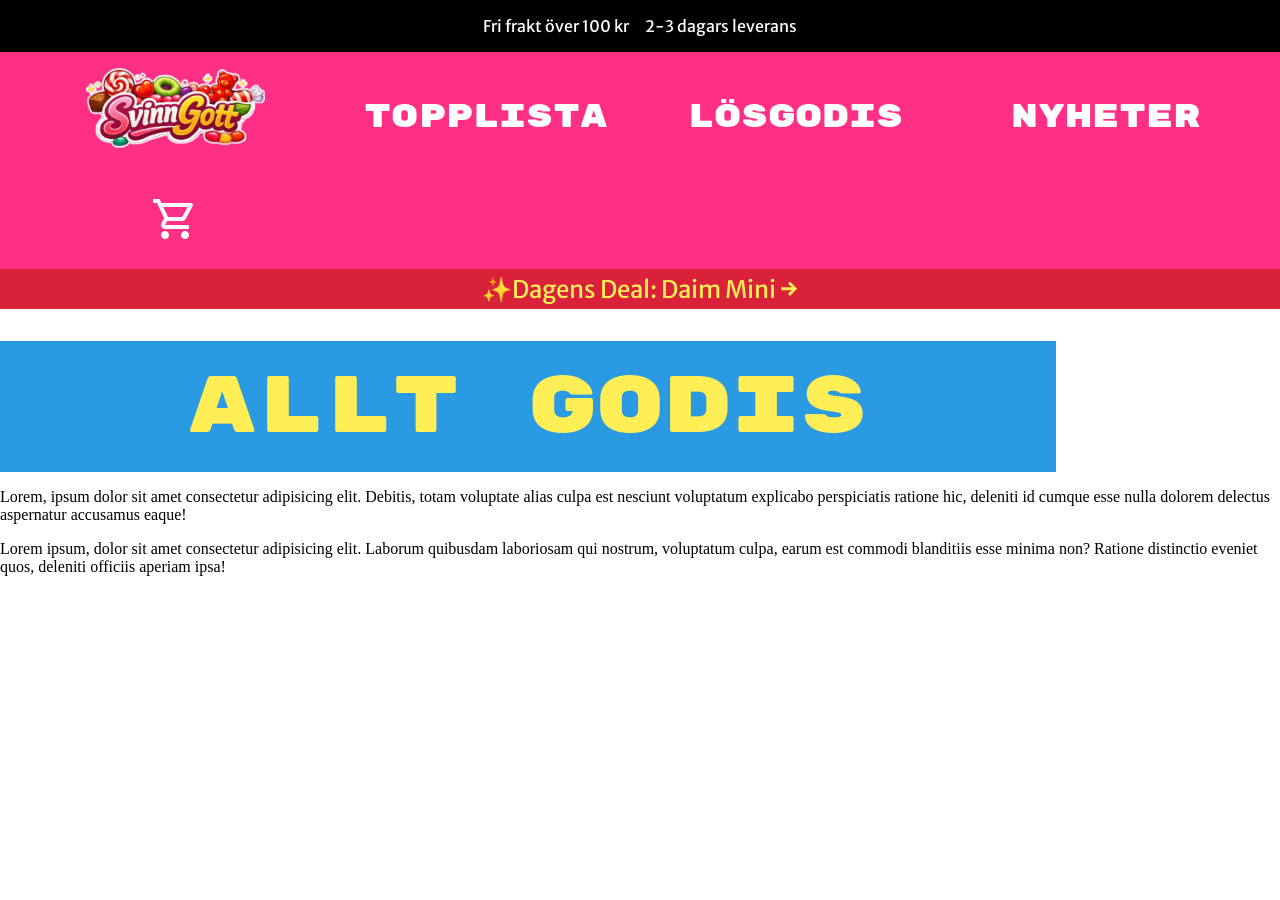
==== index-lösgodis.html @ b3d204a7 "börja med innehåll" ====
<!DOCTYPE html>
<html lang="sv">
    <head>
        <meta charset="UTF-8">
        <meta name="viewport" content="width=device-width, initial-scale=1.0">
        <title>Lösgodis | SvinnGott</title>
        <link rel="icon" type="image/x-icon" href="images/grafisk-profil-logga-ikon.png">
        <link rel="stylesheet" href="style.css">
        <link rel="preconnect" href="https://fonts.googleapis.com">
        <link rel="preconnect" href="https://fonts.gstatic.com" crossorigin>
        <link href="https://fonts.googleapis.com/css2?family=Caveat+Brush&family=Jacquard+24&family=Merriweather+Sans:ital,wght@0,300..800;1,300..800&family=Roboto:ital,wght@0,100..900;1,100..900&family=Rubik+Mono+One&family=Tiny5&display=swap" rel="stylesheet">
    </head>
    <body>
        <header class="site-head-1">
                <ul class="site-head-1-list">
                    <li>Fri frakt över 100 kr</li>
                    <li>2-3 dagars leverans</li>
                </ul>
        </header>
        <header class="site-head-2">
            <nav class="nav">
                <ul class="nav-list">
                    <li><a href="index.html"><img src="images/grafisk-profil-logga-resized.png" alt="logga"></a></li>
                    <li class="nav-button"><a href="#">TOPPLISTA</a></li>
                    <li class="nav-button"><a href="index-lösgodis.html">LÖSGODIS</a></li>
                    <li class="nav-button"><a href="#">NYHETER</a></li>
                    <li class="nav-button"><a href="#"><svg xmlns="http://www.w3.org/2000/svg" height="48px" viewBox="0 -960 960 960" width="48px" fill= var(--color-light)><path d="M223.5-103.5Q200-127 200-160t23.5-56.5Q247-240 280-240t56.5 23.5Q360-193 360-160t-23.5 56.5Q313-80 280-80t-56.5-23.5Zm400 0Q600-127 600-160t23.5-56.5Q647-240 680-240t56.5 23.5Q760-193 760-160t-23.5 56.5Q713-80 680-80t-56.5-23.5ZM246-720l96 200h280l110-200H246Zm-38-80h590q23 0 35 20.5t1 41.5L692-482q-11 20-29.5 31T622-440H324l-44 80h480v80H280q-45 0-68-39.5t-2-78.5l54-98-144-304H40v-80h130l38 80Zm134 280h280-280Z"/></svg></a></li>
                </ul>  
            </nav>
        </header>

        <header class="site-head-3">
            <a href="#">✨Dagens Deal: Daim Mini →</a>
        </header>

        <main>
            <header class="banner">
                <div>ALLT GODIS</div>
            </header>

            <div class="innehåll">
                <aside>
                    <p>Lorem, ipsum dolor sit amet consectetur adipisicing elit. Debitis, totam voluptate alias culpa est nesciunt voluptatum explicabo perspiciatis ratione hic, deleniti id cumque esse nulla dolorem delectus aspernatur accusamus eaque!</p>
                </aside>
                <article>
                    <p>Lorem ipsum, dolor sit amet consectetur adipisicing elit. Laborum quibusdam laboriosam qui nostrum, voluptatum culpa, earum est commodi blanditiis esse minima non? Ratione distinctio eveniet quos, deleniti officiis aperiam ipsa!</p>
                </article>
            </div>

        </main>
    </body>
</html>
---- style.css ----
:root {
    --color-dark: black;
    --color-light: white;
    --color-light-hover: rgb(227, 227, 227);
    --color-primary-1: #ff2f86;
    --color-primary-2: #2a9be2;
    --color-secondary-1: #d9223a;
    --color-secondary-2: #ffee56;

    --title-1: "Rubik Mono One", monospace;
    --title-2: "Merriweather Sans", sans-serif;
    --text: "Roboto", sans-serif;

    --container-width-1: 75rem;
    --container-width-2: 70rem;
    --nav-width: 87rem;
    --hero-ul-width: 50rem;
}

body, html {
    margin: 0;
}

img {
    max-width: 100%;
}

.site-head-1,
.site-head-3 {
    display: flex;
    flex-wrap: wrap;
    align-items: center;
    place-content: center;
}

.site-head-1 {
    color: var(--color-light);
    background-color: var(--color-dark);

    font-size: 1rem;
    font-family: var(--title-2);

    padding: 1rem;
}

.site-head-2 {
    color: var(--color-light);
    background-color: var(--color-primary-1);

    list-style: none;

    font-size: 2rem;
    font-family: var(--title-1);

    padding: 1rem;

    align-items: center;
    place-content: center;
    


}

.site-head-3 {
    color: var(--color-secondary-2);
    background-color: var(--color-secondary-1);

    font-size: 1.5rem;
    font-family: var(--title-2);

    padding: 0.3rem;
}

.site-head-1 a,
.site-head-2 a,
.site-head-3 a {
    color: inherit;
    text-decoration: none;
}

.site-head-1 a:hover,
.site-head-2 a:hover {
    color: var(--color-light-hover);
}



.nav-list {
    list-style: none;
    text-align: center;

    --gap: 0.5rem;
    --min: 10ch;
    
    display: grid;
    grid-gap: var(--gap);
    grid-template-columns: repeat(auto-fit, minmax(min(100%, var(--min)), 1fr));

    padding: 0;
    margin: 0;
}

.nav-button {
    margin-top: 1.8rem;
}

.site-head-1-list {
    list-style: none;
    display: flex;
    gap: 1rem;

    padding: 0;
    margin: 0;
}

.hero {
    color: var(--color-light);

    list-style: none;

    padding: 1rem;

    align-items: center;
    place-content: center;
    
}

.hero-list {
    list-style: none;
    

    display: flex;
    flex-wrap: wrap;
    justify-content: center;

    padding: 0;
    margin: 0;

    margin-top: 2rem;
    margin-bottom: 2rem;
}

.site-footer {
    color: var(--color-light);
    background-color: var(--color-dark);

    padding-top: 3rem;
    padding-bottom: 3rem;

    font-family: var(--text);
    font-size: 2rem;
    margin: 0;
}

.site-footer ul{
    display: flex;
    justify-content: space-between;
    gap: 1rem;
    list-style: none;
    padding: 0;
    margin: 0;
}

.site-footer p {
    margin-top: 3rem;
}

.site-footer a {
    color: inherit;
}

.container-1 {
    width: min(100vw - 3rem, var(--container-width-1));
    margin-inline: auto;
}

.container-2 {
    width: min(100vw - 3rem, var(--container-width-2));
    margin-inline: auto;
    margin-bottom: 2rem;
    
}

.nav {
    width: min(100vw - 3rem, var(--nav-width));
    margin-inline: auto;
}

.hero-ul {    
    width: min(100vw - 3rem, var(--hero-ul-width));
    margin-inline: auto;

    display: flex;
    flex-wrap: wrap;
    row-gap: 1.5rem;
    column-gap: 2rem;
    justify-content: center;

    padding: 0;
    margin: 0;

    margin-bottom: 2rem;
}

.hero-ul-2 {
    margin-inline: auto;
    display: flex;
    flex-wrap: wrap;
    justify-content: center;
    padding: 0;
    padding-right: 2rem;
    margin: 0;
}

.hero-img {
    border-radius: 5%;
}

.article {
    background-color: var(--color-primary-2);
    color: var(--color-light);
    margin-bottom: 3rem;
}

.article .div-1 {
    padding-top: 2rem;
    padding-bottom: 1rem;
    padding-left: 2rem;
    padding-right: 2rem;
}

.article .div-2 {
    list-style: none;
    background-color: var(--color-secondary-2);
    color: var(--color-dark);
    padding-top: 2rem;
    padding-bottom: 2rem;
    padding-left: 2rem;
    padding-right: 2rem;
}


.article h2 {
    font-size: 1.5rem;
    font-family: var(--title-2);
    color: var(--color-light);
    background-color: var(--color-primary-1);
    padding: 0.5rem;
}

.article h1 {
    font-size: 2rem;
    font-family: var(--title-1);
    margin: 0;
}

.article p {
    font-size: 1.5rem;
    font-family: var(--text);
    margin-top: 1rem;
}




.banner {
    display: grid;
    margin-top: 2rem;
    justify-self: center;
    place-items: center;
    width: 80vw;
    padding: 1rem;

    color: var(--color-secondary-2);
    background-color: var(--color-primary-2);

    font-size: 5rem;
    font-family: var(--title-1);
    text-align: center;

    grid-template-areas: "banner";
}

.banner > * {
    grid-area: banner;
}
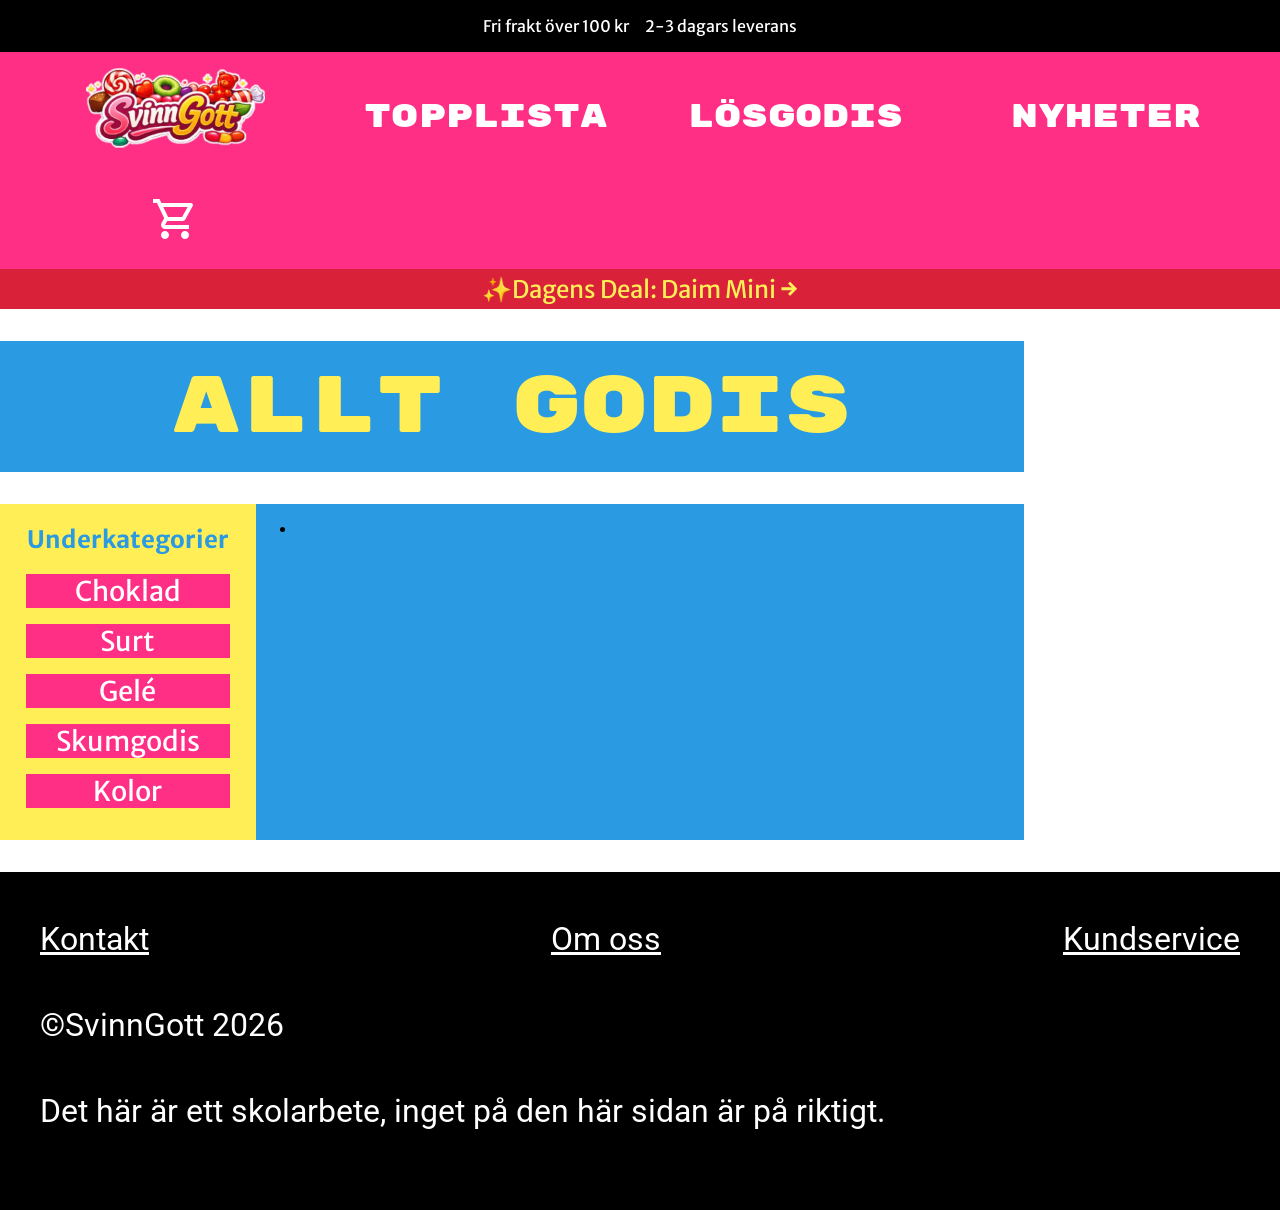
==== commit 852428f8: "sidebar med underkategorier, och lagt till footern till den här sidan också" ====
--- a/index-lösgodis.html
+++ b/index-lösgodis.html
@@ -38,15 +38,37 @@
                 <div>ALLT GODIS</div>
             </header>
 
-            <div class="innehåll">
+            <div class="content">
                 <aside>
-                    <p>Lorem, ipsum dolor sit amet consectetur adipisicing elit. Debitis, totam voluptate alias culpa est nesciunt voluptatum explicabo perspiciatis ratione hic, deleniti id cumque esse nulla dolorem delectus aspernatur accusamus eaque!</p>
+                    <h2>Underkategorier</h2>
+                    <ul class="undercategories">
+                        <li class="candy-sort"><a href="#">Choklad</a></li>
+                        <li class="candy-sort"><a href="#">Surt</a></li>
+                        <li class="candy-sort"><a href="#">Gelé</a></li>
+                        <li class="candy-sort"><a href="#">Skumgodis</a></li>
+                        <li class="candy-sort"><a href="#">Kolor</a></li>
+                    </ul>
                 </aside>
                 <article>
-                    <p>Lorem ipsum, dolor sit amet consectetur adipisicing elit. Laborum quibusdam laboriosam qui nostrum, voluptatum culpa, earum est commodi blanditiis esse minima non? Ratione distinctio eveniet quos, deleniti officiis aperiam ipsa!</p>
+                    <ul>
+                        <li>
+                            <div></div>
+                        </li>
+                    </ul>
                 </article>
             </div>
 
         </main>
+        <footer class="site-footer">
+            <div class="container-1">
+                <ul>
+                    <li><a href="#">Kontakt</a></li>
+                    <li><a href="#">Om oss</a></li>
+                    <li><a href="#">Kundservice</a></li>
+                </ul>
+                <p>&copy;SvinnGott 2026</p>
+                <p>Det här är ett skolarbete, inget på den här sidan är på riktigt.</p>
+            </div>
+        </footer>
     </body>
 </html>
--- a/style.css
+++ b/style.css
@@ -269,7 +269,8 @@
     justify-self: center;
     place-items: center;
     width: 80vw;
-    padding: 1rem;
+    padding-top: 1rem;
+    padding-bottom: 1rem;
 
     color: var(--color-secondary-2);
     background-color: var(--color-primary-2);
@@ -283,4 +284,80 @@
 
 .banner > * {
     grid-area: banner;
-}+}
+
+@media (max-width: 1000px) {
+    .content {
+        flex-direction: column;
+    }
+
+}
+
+@media (min-width: 1000px) {
+    aside {
+        width: 25%;
+    }
+
+    article {
+        width: 75%;
+    }
+
+}
+
+.content {
+    display: flex;
+    width: 80vw;
+    justify-self: center;
+    padding: 0;
+    margin-top: 2rem;
+    margin-bottom: 2rem;
+
+}
+
+aside {
+    display: flex;
+    flex-wrap: wrap;
+    justify-content: center;
+    background-color: var(--color-secondary-2);
+    color: var(--color-light);
+    text-align: center;
+    font-family: var(--title-2);
+}
+
+aside h2 {
+    color: var(--color-primary-2);
+    font-size: 1.5rem;
+    margin-bottom: 0.2rem;
+}
+
+.undercategories {
+    list-style: none;
+    width: 80%;
+    justify-self: center;
+    justify-content: center;
+    padding: 0;
+    margin: 0;
+    margin-bottom: 1rem;
+    font-size: 1.7rem;
+    
+}
+
+.candy-sort {
+    padding: 0;
+    margin-top: 1rem;
+    margin-bottom: 1rem;
+    background-color: var(--color-primary-1);
+    
+}
+
+.candy-sort a {
+    text-decoration: none;
+    color: inherit;
+}
+
+
+article {
+    background-color: var(--color-primary-2);
+}
+
+
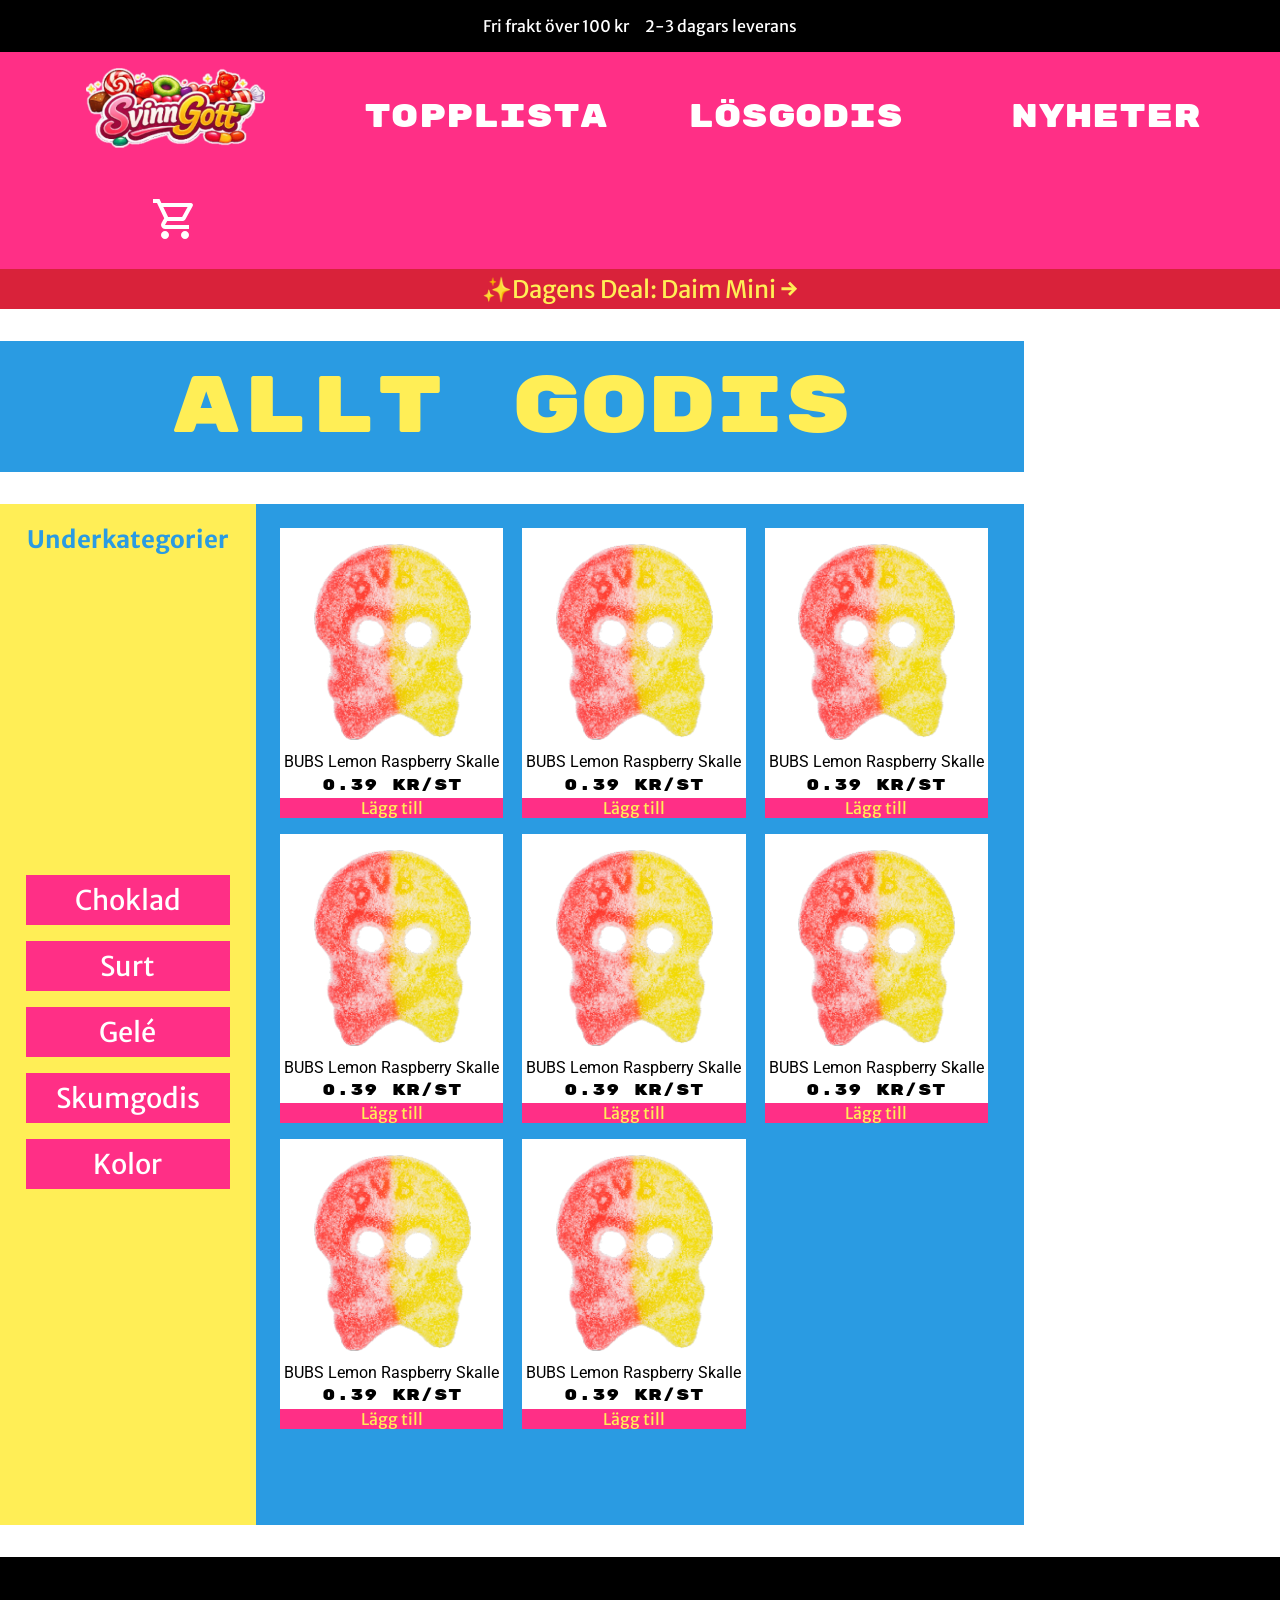
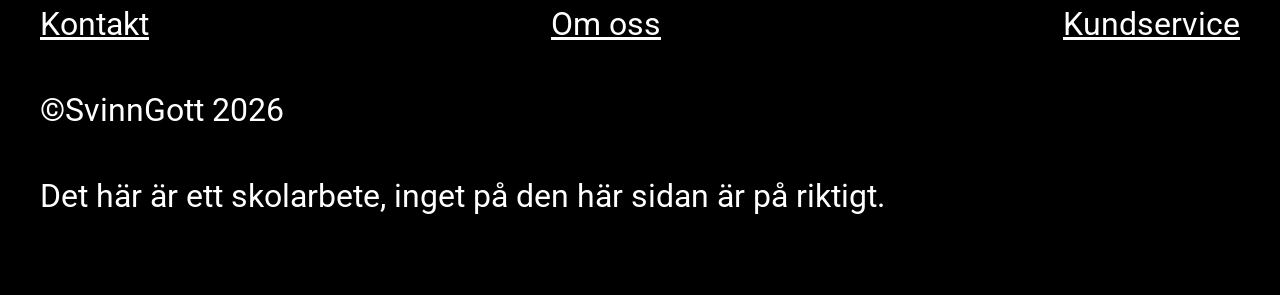
==== commit 6e431719: "godis bilder" ====
--- a/index-lösgodis.html
+++ b/index-lösgodis.html
@@ -50,9 +50,55 @@
                     </ul>
                 </aside>
                 <article>
-                    <ul>
-                        <li>
-                            <div></div>
+                    <ul class="article-list">
+                        <li class="candy-li">
+                            <img src="images/bubs-godis.png" alt="">
+                            <p class="candy-name">BUBS Lemon Raspberry Skalle</p>
+                            <p class="price">0.39 KR/ST</p>
+                            <p class="add-button">Lägg till</p>
+                        </li>
+                        <li class="candy-li">
+                            <img src="images/bubs-godis.png" alt="">
+                            <p class="candy-name">BUBS Lemon Raspberry Skalle</p>
+                            <p class="price">0.39 KR/ST</p>
+                            <p class="add-button">Lägg till</p>
+                        </li>
+                        <li class="candy-li">
+                            <img src="images/bubs-godis.png" alt="">
+                            <p class="candy-name">BUBS Lemon Raspberry Skalle</p>
+                            <p class="price">0.39 KR/ST</p>
+                            <p class="add-button">Lägg till</p>
+                        </li>
+                        <li class="candy-li">
+                            <img src="images/bubs-godis.png" alt="">
+                            <p class="candy-name">BUBS Lemon Raspberry Skalle</p>
+                            <p class="price">0.39 KR/ST</p>
+                            <p class="add-button">Lägg till</p>
+                        </li>
+
+                        <li class="candy-li">
+                            <img src="images/bubs-godis.png" alt="">
+                            <p class="candy-name">BUBS Lemon Raspberry Skalle</p>
+                            <p class="price">0.39 KR/ST</p>
+                            <p class="add-button">Lägg till</p>
+                        </li>
+                        <li class="candy-li">
+                            <img src="images/bubs-godis.png" alt="">
+                            <p class="candy-name">BUBS Lemon Raspberry Skalle</p>
+                            <p class="price">0.39 KR/ST</p>
+                            <p class="add-button">Lägg till</p>
+                        </li>
+                        <li class="candy-li">
+                            <img src="images/bubs-godis.png" alt="">
+                            <p class="candy-name">BUBS Lemon Raspberry Skalle</p>
+                            <p class="price">0.39 KR/ST</p>
+                            <p class="add-button">Lägg till</p>
+                        </li>
+                        <li class="candy-li">
+                            <img src="images/bubs-godis.png" alt="">
+                            <p class="candy-name">BUBS Lemon Raspberry Skalle</p>
+                            <p class="price">0.39 KR/ST</p>
+                            <p class="add-button">Lägg till</p>
                         </li>
                     </ul>
                 </article>
--- a/style.css
+++ b/style.css
@@ -327,7 +327,7 @@
 aside h2 {
     color: var(--color-primary-2);
     font-size: 1.5rem;
-    margin-bottom: 0.2rem;
+    margin-bottom: 0;
 }
 
 .undercategories {
@@ -343,7 +343,7 @@
 }
 
 .candy-sort {
-    padding: 0;
+    padding: 0.5rem;
     margin-top: 1rem;
     margin-bottom: 1rem;
     background-color: var(--color-primary-1);
@@ -358,6 +358,55 @@
 
 article {
     background-color: var(--color-primary-2);
-}
-
-
+    display: flex;
+    flex-wrap: wrap;
+}
+
+.article-list {
+    display: flex;
+    flex-wrap: wrap;
+    margin: 1.5rem;
+    margin-bottom: 5rem;
+    justify-self: center;
+    padding-inline-start: 0;
+    gap: 2.66%;
+}
+
+@media (max-width: 1700px) {
+    .candy-li {
+        width: 31%;
+    }
+
+}
+
+@media (min-width: 1700px) {
+    .candy-li {
+        width: 23%;
+    }
+}
+
+.candy-li {
+    list-style: none;
+    padding: 0;
+    font-family: var(--text);
+    text-align: center;
+    background-color: var(--color-light);
+    margin-bottom: 1rem;
+}
+
+.candy-name {
+    margin: 0;
+}
+
+.price {
+    font-family: var(--title-1);
+    margin: 0.2rem;
+}
+
+.add-button {
+    font-family: var(--title-2);
+    color: var(--color-secondary-2);
+    background-color: var(--color-primary-1);
+    margin: 0;
+}
+
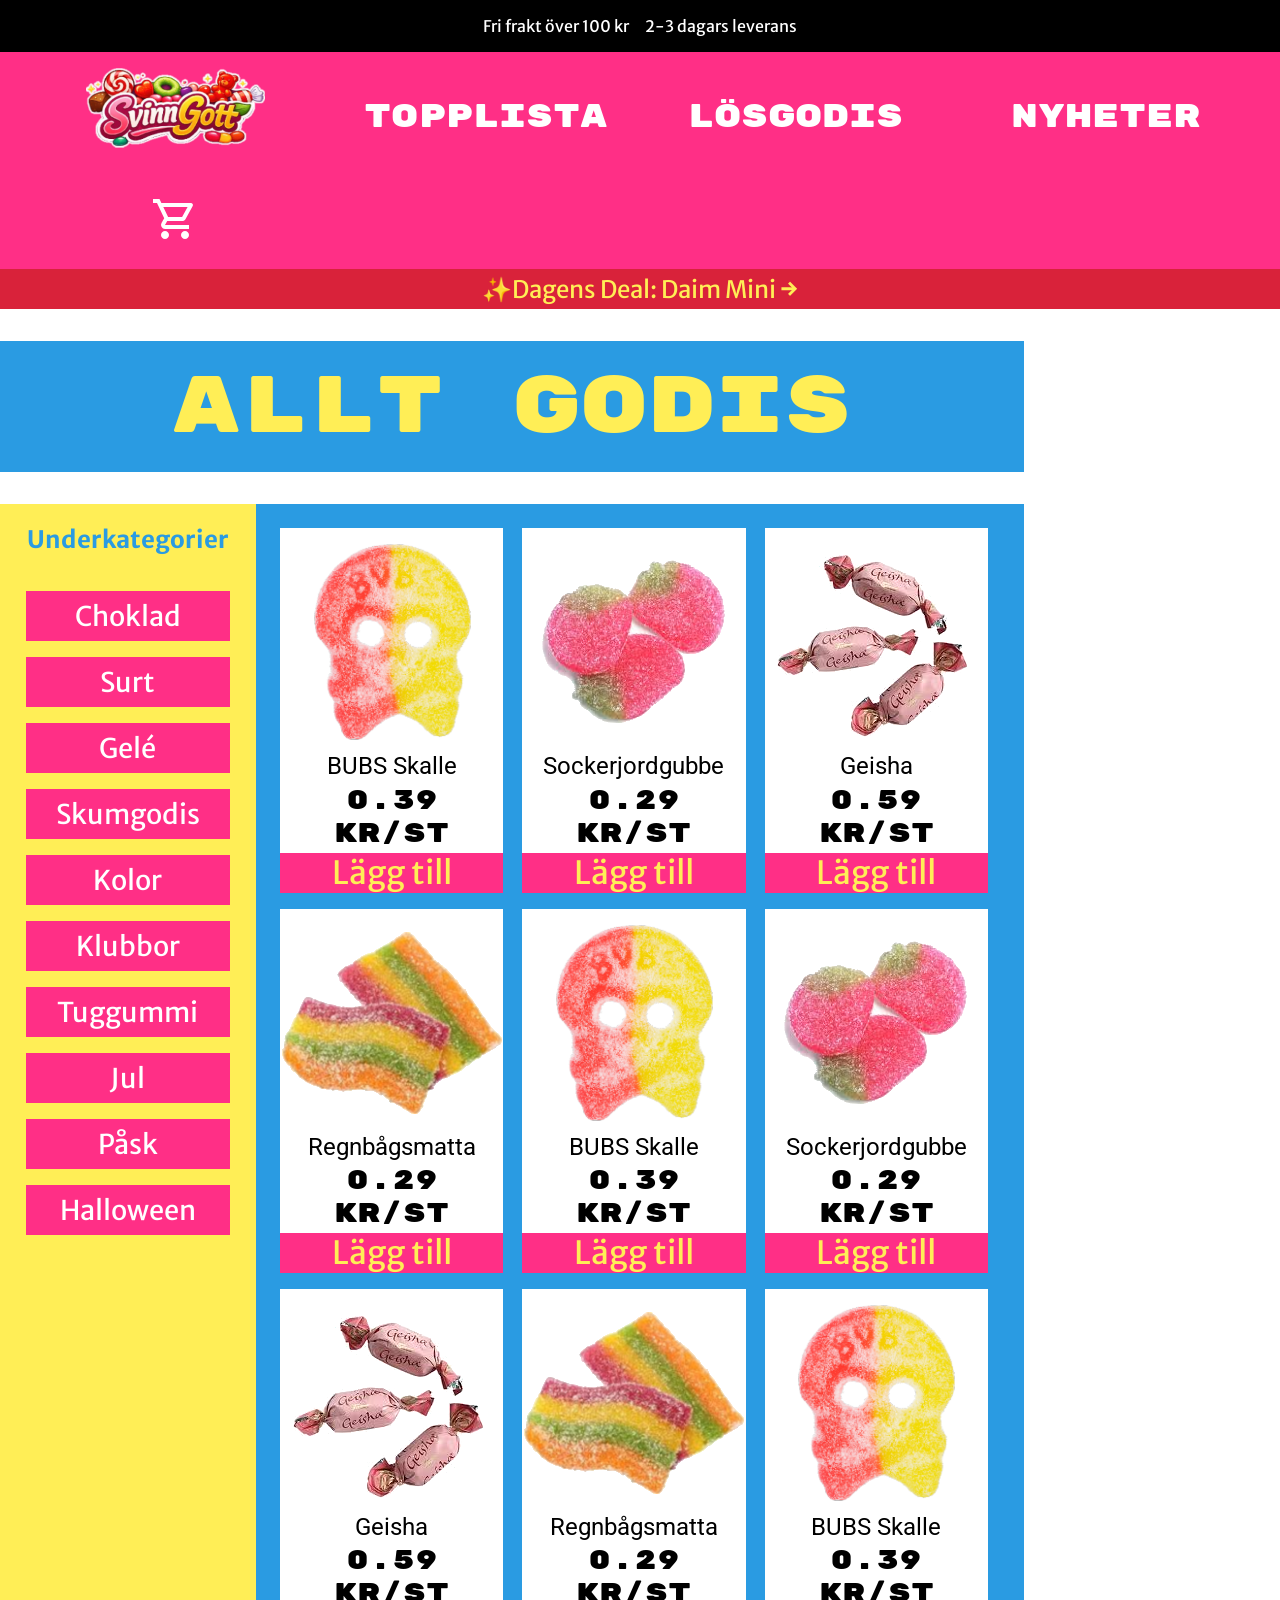
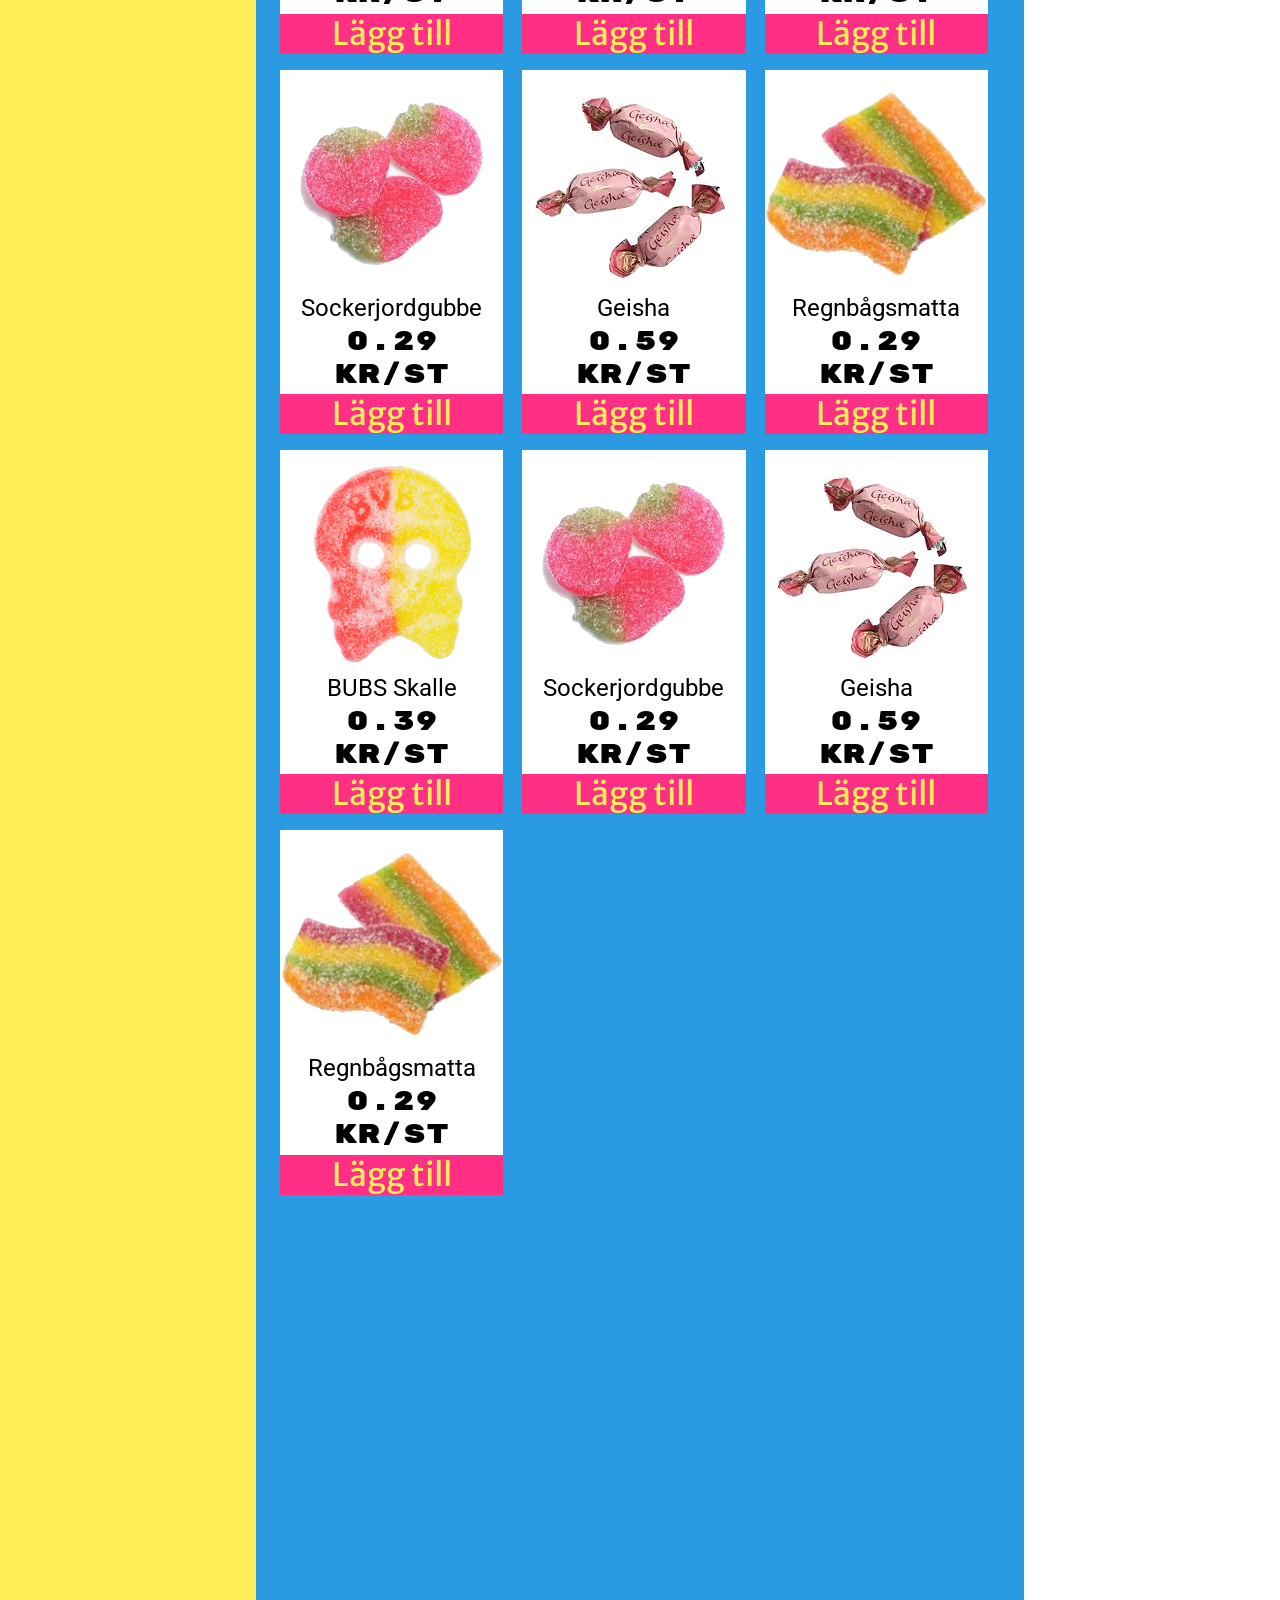
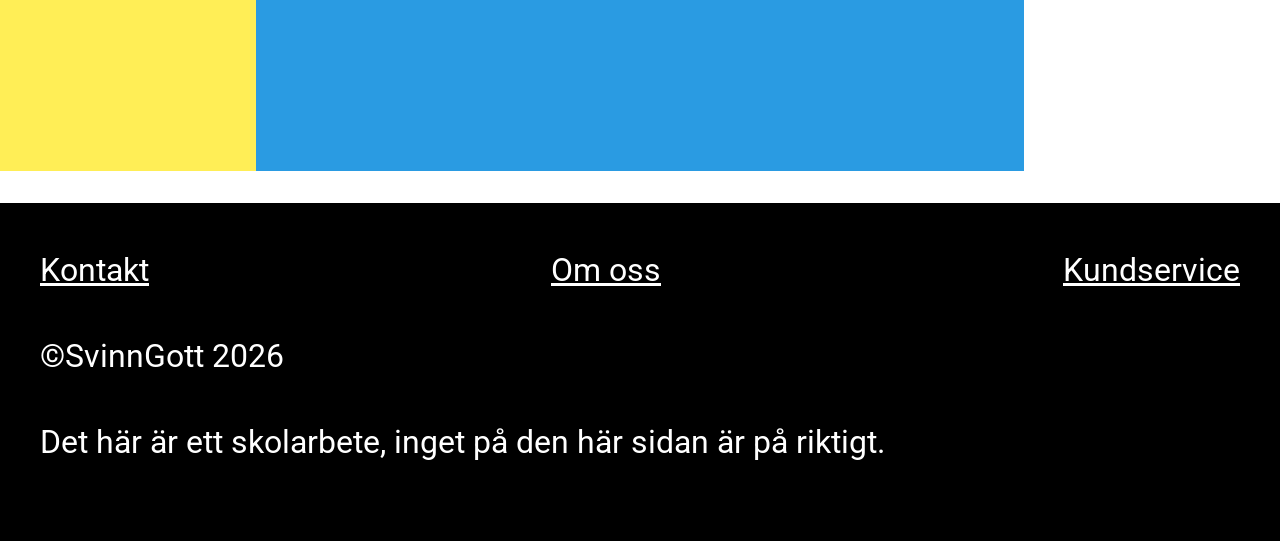
==== commit a371b257: "klart, funkar med flex" ====
--- a/index-lösgodis.html
+++ b/index-lösgodis.html
@@ -47,59 +47,110 @@
                         <li class="candy-sort"><a href="#">Gelé</a></li>
                         <li class="candy-sort"><a href="#">Skumgodis</a></li>
                         <li class="candy-sort"><a href="#">Kolor</a></li>
+                        <li class="candy-sort"><a href="#">Klubbor</a></li>
+                        <li class="candy-sort"><a href="#">Tuggummi</a></li>
+                        <li class="candy-sort"><a href="#">Jul</a></li>
+                        <li class="candy-sort"><a href="#">Påsk</a></li>
+                        <li class="candy-sort"><a href="#">Halloween</a></li>
                     </ul>
                 </aside>
-                <article>
+                <article class="content-article">
                     <ul class="article-list">
                         <li class="candy-li">
-                            <img src="images/bubs-godis.png" alt="">
-                            <p class="candy-name">BUBS Lemon Raspberry Skalle</p>
+                            <a href="#"><img src="images/bubs-godis.png" alt="BUBS"></a>
+                            <p class="candy-name">BUBS Skalle</p>
                             <p class="price">0.39 KR/ST</p>
-                            <p class="add-button">Lägg till</p>
+                            <a href="#"><p class="add-button">Lägg till</p></a>
                         </li>
                         <li class="candy-li">
-                            <img src="images/bubs-godis.png" alt="">
-                            <p class="candy-name">BUBS Lemon Raspberry Skalle</p>
-                            <p class="price">0.39 KR/ST</p>
-                            <p class="add-button">Lägg till</p>
+                            <a href="#"><img src="images/jordgubbe.png" alt="jordgubbe"></a>
+                            <p class="candy-name">Sockerjordgubbe</p>
+                            <p class="price">0.29 KR/ST</p>
+                            <a href="#"><p class="add-button">Lägg till</p></a>
                         </li>
                         <li class="candy-li">
-                            <img src="images/bubs-godis.png" alt="">
-                            <p class="candy-name">BUBS Lemon Raspberry Skalle</p>
-                            <p class="price">0.39 KR/ST</p>
-                            <p class="add-button">Lägg till</p>
+                            <a href="#"><img src="images/geisha.png" alt="geisha"></a>
+                            <p class="candy-name">Geisha</p>
+                            <p class="price">0.59 KR/ST</p>
+                            <a href="#"><p class="add-button">Lägg till</p></a>
                         </li>
                         <li class="candy-li">
-                            <img src="images/bubs-godis.png" alt="">
-                            <p class="candy-name">BUBS Lemon Raspberry Skalle</p>
-                            <p class="price">0.39 KR/ST</p>
-                            <p class="add-button">Lägg till</p>
-                        </li>
-
-                        <li class="candy-li">
-                            <img src="images/bubs-godis.png" alt="">
-                            <p class="candy-name">BUBS Lemon Raspberry Skalle</p>
-                            <p class="price">0.39 KR/ST</p>
-                            <p class="add-button">Lägg till</p>
+                            <a href="#"><img src="images/regnbåge.png" alt="regnbågsmatta"></a>
+                            <p class="candy-name">Regnbågsmatta</p>
+                            <p class="price">0.29 KR/ST</p>
+                            <a href="#"><p class="add-button">Lägg till</p></a>
                         </li>
                         <li class="candy-li">
-                            <img src="images/bubs-godis.png" alt="">
-                            <p class="candy-name">BUBS Lemon Raspberry Skalle</p>
+                            <a href="#"><img src="images/bubs-godis.png" alt="BUBS"></a>
+                            <p class="candy-name">BUBS Skalle</p>
                             <p class="price">0.39 KR/ST</p>
-                            <p class="add-button">Lägg till</p>
+                            <a href="#"><p class="add-button">Lägg till</p></a>
                         </li>
                         <li class="candy-li">
-                            <img src="images/bubs-godis.png" alt="">
-                            <p class="candy-name">BUBS Lemon Raspberry Skalle</p>
-                            <p class="price">0.39 KR/ST</p>
-                            <p class="add-button">Lägg till</p>
+                            <a href="#"><img src="images/jordgubbe.png" alt="jordgubbe"></a>
+                            <p class="candy-name">Sockerjordgubbe</p>
+                            <p class="price">0.29 KR/ST</p>
+                            <a href="#"><p class="add-button">Lägg till</p></a>
                         </li>
                         <li class="candy-li">
-                            <img src="images/bubs-godis.png" alt="">
-                            <p class="candy-name">BUBS Lemon Raspberry Skalle</p>
+                            <a href="#"><img src="images/geisha.png" alt="geisha"></a>
+                            <p class="candy-name">Geisha</p>
+                            <p class="price">0.59 KR/ST</p>
+                            <a href="#"><p class="add-button">Lägg till</p></a>
+                        </li>
+                        <li class="candy-li">
+                            <a href="#"><img src="images/regnbåge.png" alt="regnbågsmatta"></a>
+                            <p class="candy-name">Regnbågsmatta</p>
+                            <p class="price">0.29 KR/ST</p>
+                            <a href="#"><p class="add-button">Lägg till</p></a>
+                        </li><li class="candy-li">
+                            <a href="#"><img src="images/bubs-godis.png" alt="BUBS"></a>
+                            <p class="candy-name">BUBS Skalle</p>
                             <p class="price">0.39 KR/ST</p>
-                            <p class="add-button">Lägg till</p>
+                            <a href="#"><p class="add-button">Lägg till</p></a>
                         </li>
+                        <li class="candy-li">
+                            <a href="#"><img src="images/jordgubbe.png" alt="jordgubbe"></a>
+                            <p class="candy-name">Sockerjordgubbe</p>
+                            <p class="price">0.29 KR/ST</p>
+                            <a href="#"><p class="add-button">Lägg till</p></a>
+                        </li>
+                        <li class="candy-li">
+                            <a href="#"><img src="images/geisha.png" alt="geisha"></a>
+                            <p class="candy-name">Geisha</p>
+                            <p class="price">0.59 KR/ST</p>
+                            <a href="#"><p class="add-button">Lägg till</p></a>
+                        </li>
+                        <li class="candy-li">
+                            <a href="#"><img src="images/regnbåge.png" alt="regnbågsmatta"></a>
+                            <p class="candy-name">Regnbågsmatta</p>
+                            <p class="price">0.29 KR/ST</p>
+                            <a href="#"><p class="add-button">Lägg till</p></a>
+                        </li><li class="candy-li">
+                            <a href="#"><img src="images/bubs-godis.png" alt="BUBS"></a>
+                            <p class="candy-name">BUBS Skalle</p>
+                            <p class="price">0.39 KR/ST</p>
+                            <a href="#"><p class="add-button">Lägg till</p></a>
+                        </li>
+                        <li class="candy-li">
+                            <a href="#"><img src="images/jordgubbe.png" alt="jordgubbe"></a>
+                            <p class="candy-name">Sockerjordgubbe</p>
+                            <p class="price">0.29 KR/ST</p>
+                            <a href="#"><p class="add-button">Lägg till</p></a>
+                        </li>
+                        <li class="candy-li">
+                            <a href="#"><img src="images/geisha.png" alt="geisha"></a>
+                            <p class="candy-name">Geisha</p>
+                            <p class="price">0.59 KR/ST</p>
+                            <a href="#"><p class="add-button">Lägg till</p></a>
+                        </li>
+                        <li class="candy-li">
+                            <a href="#"><img src="images/regnbåge.png" alt="regnbågsmatta"></a>
+                            <p class="candy-name">Regnbågsmatta</p>
+                            <p class="price">0.29 KR/ST</p>
+                            <a href="#"><p class="add-button">Lägg till</p></a>
+                        </li>
+                        
                     </ul>
                 </article>
             </div>
--- a/style.css
+++ b/style.css
@@ -6,6 +6,7 @@
     --color-primary-2: #2a9be2;
     --color-secondary-1: #d9223a;
     --color-secondary-2: #ffee56;
+    --color-secondary-2-hover: #eadb4f;
 
     --title-1: "Rubik Mono One", monospace;
     --title-2: "Merriweather Sans", sans-serif;
@@ -263,12 +264,14 @@
 
 
 
+
+
+
 .banner {
     display: grid;
     margin-top: 2rem;
     justify-self: center;
     place-items: center;
-    width: 80vw;
     padding-top: 1rem;
     padding-bottom: 1rem;
 
@@ -286,14 +289,15 @@
     grid-area: banner;
 }
 
-@media (max-width: 1000px) {
+@media (max-width: 1200px) {
     .content {
         flex-direction: column;
     }
-
-}
-
-@media (min-width: 1000px) {
+    
+
+}
+
+@media (min-width: 1200px) {
     aside {
         width: 25%;
     }
@@ -304,9 +308,28 @@
 
 }
 
+@media (max-width: 768px) {
+    .content {
+        width: 100vw;
+    }
+
+    .banner {
+        width: 100vw;
+    }
+}
+
+@media (min-width: 768px) {
+    .content {
+        width: 80vw;
+    }
+
+    .banner {
+        width: 80vw;
+    }
+}
+
 .content {
     display: flex;
-    width: 80vw;
     justify-self: center;
     padding: 0;
     margin-top: 2rem;
@@ -322,12 +345,12 @@
     color: var(--color-light);
     text-align: center;
     font-family: var(--title-2);
+    align-content: flex-start;
 }
 
 aside h2 {
     color: var(--color-primary-2);
     font-size: 1.5rem;
-    margin-bottom: 0;
 }
 
 .undercategories {
@@ -356,7 +379,8 @@
 }
 
 
-article {
+
+.content-article {
     background-color: var(--color-primary-2);
     display: flex;
     flex-wrap: wrap;
@@ -366,7 +390,7 @@
     display: flex;
     flex-wrap: wrap;
     margin: 1.5rem;
-    margin-bottom: 5rem;
+    margin-bottom: 35rem;
     justify-self: center;
     padding-inline-start: 0;
     gap: 2.66%;
@@ -382,6 +406,12 @@
 @media (min-width: 1700px) {
     .candy-li {
         width: 23%;
+    }
+}
+
+@media (max-width: 1200px) {
+    .candy-li {
+        width: 48.5%;
     }
 }
 
@@ -396,15 +426,27 @@
 
 .candy-name {
     margin: 0;
+    font-size: 1.5rem;
 }
 
 .price {
     font-family: var(--title-1);
     margin: 0.2rem;
-}
+    font-size: 1.7rem;
+}
+
+.candy-li a {
+    text-decoration: none;
+}
+
+.candy-li a :hover {
+    color: var(--color-secondary-2-hover);
+}
+
 
 .add-button {
     font-family: var(--title-2);
+    font-size: 2rem;
     color: var(--color-secondary-2);
     background-color: var(--color-primary-1);
     margin: 0;
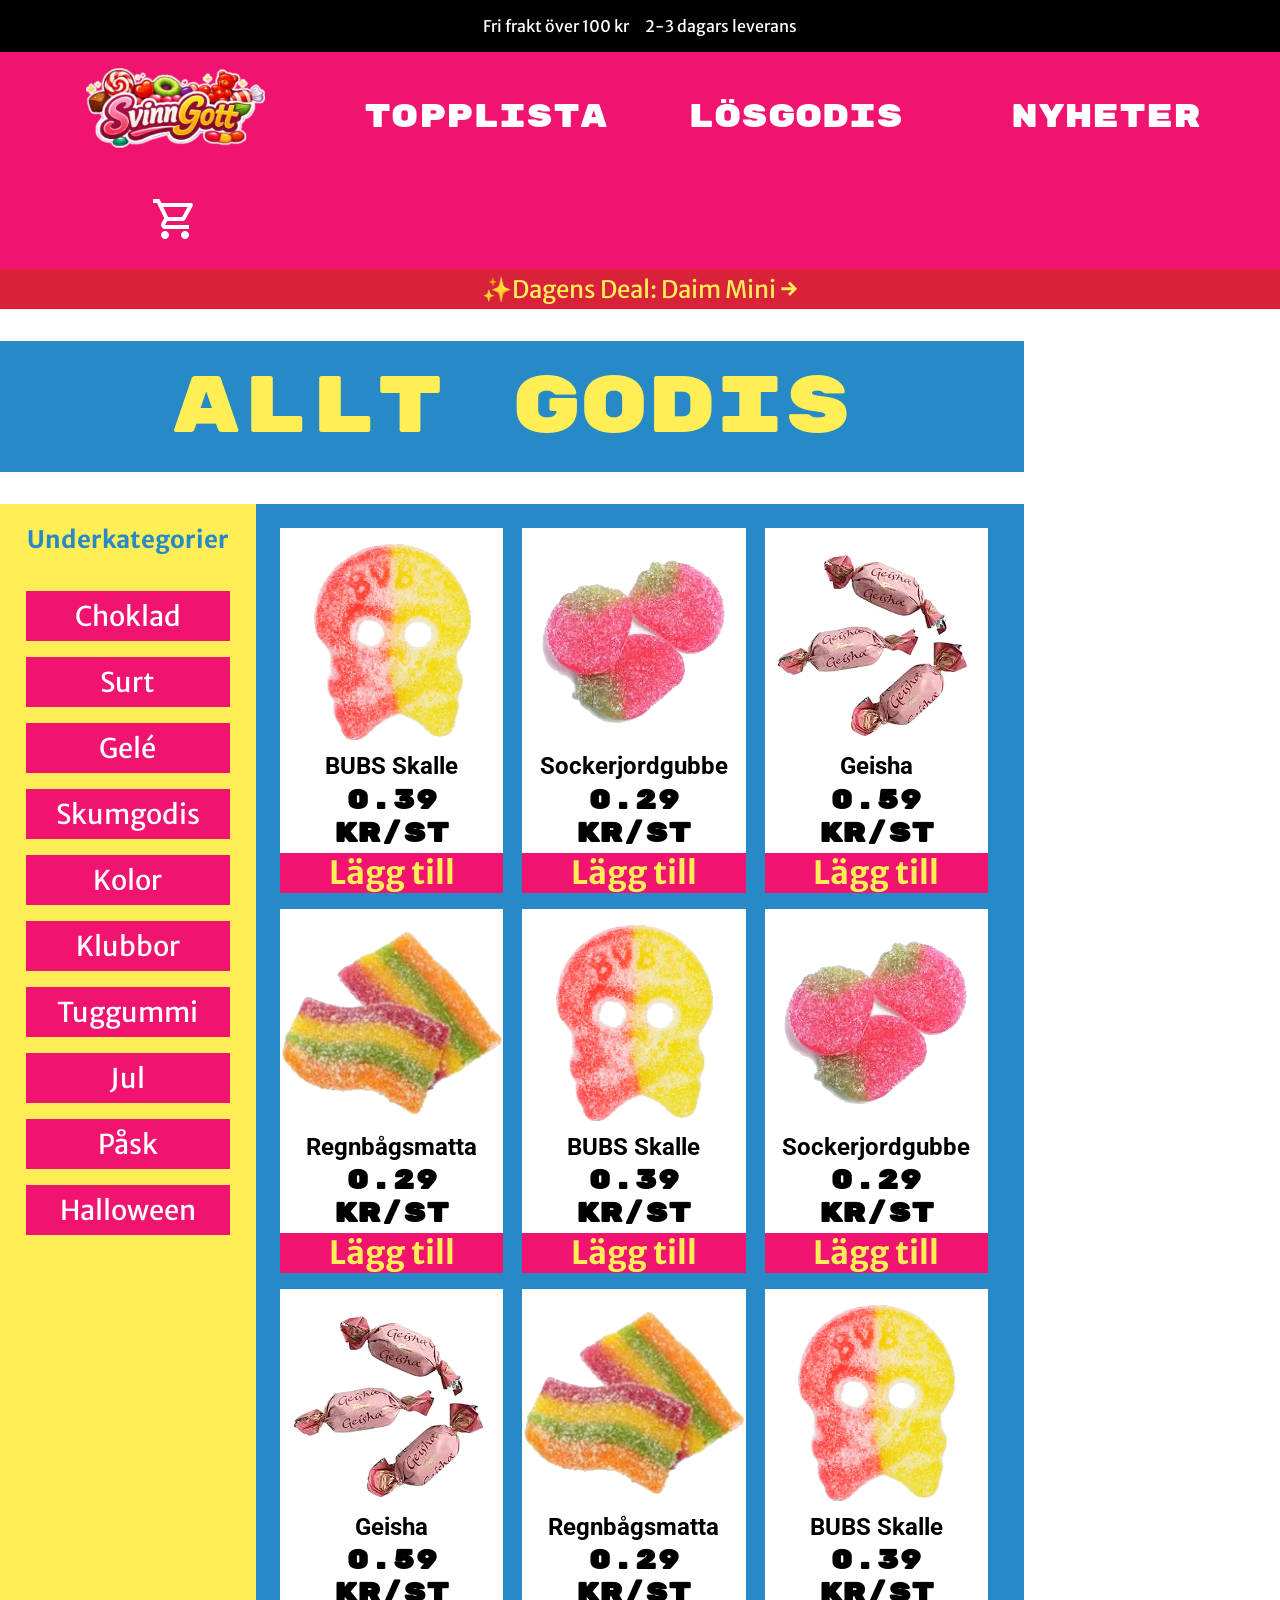
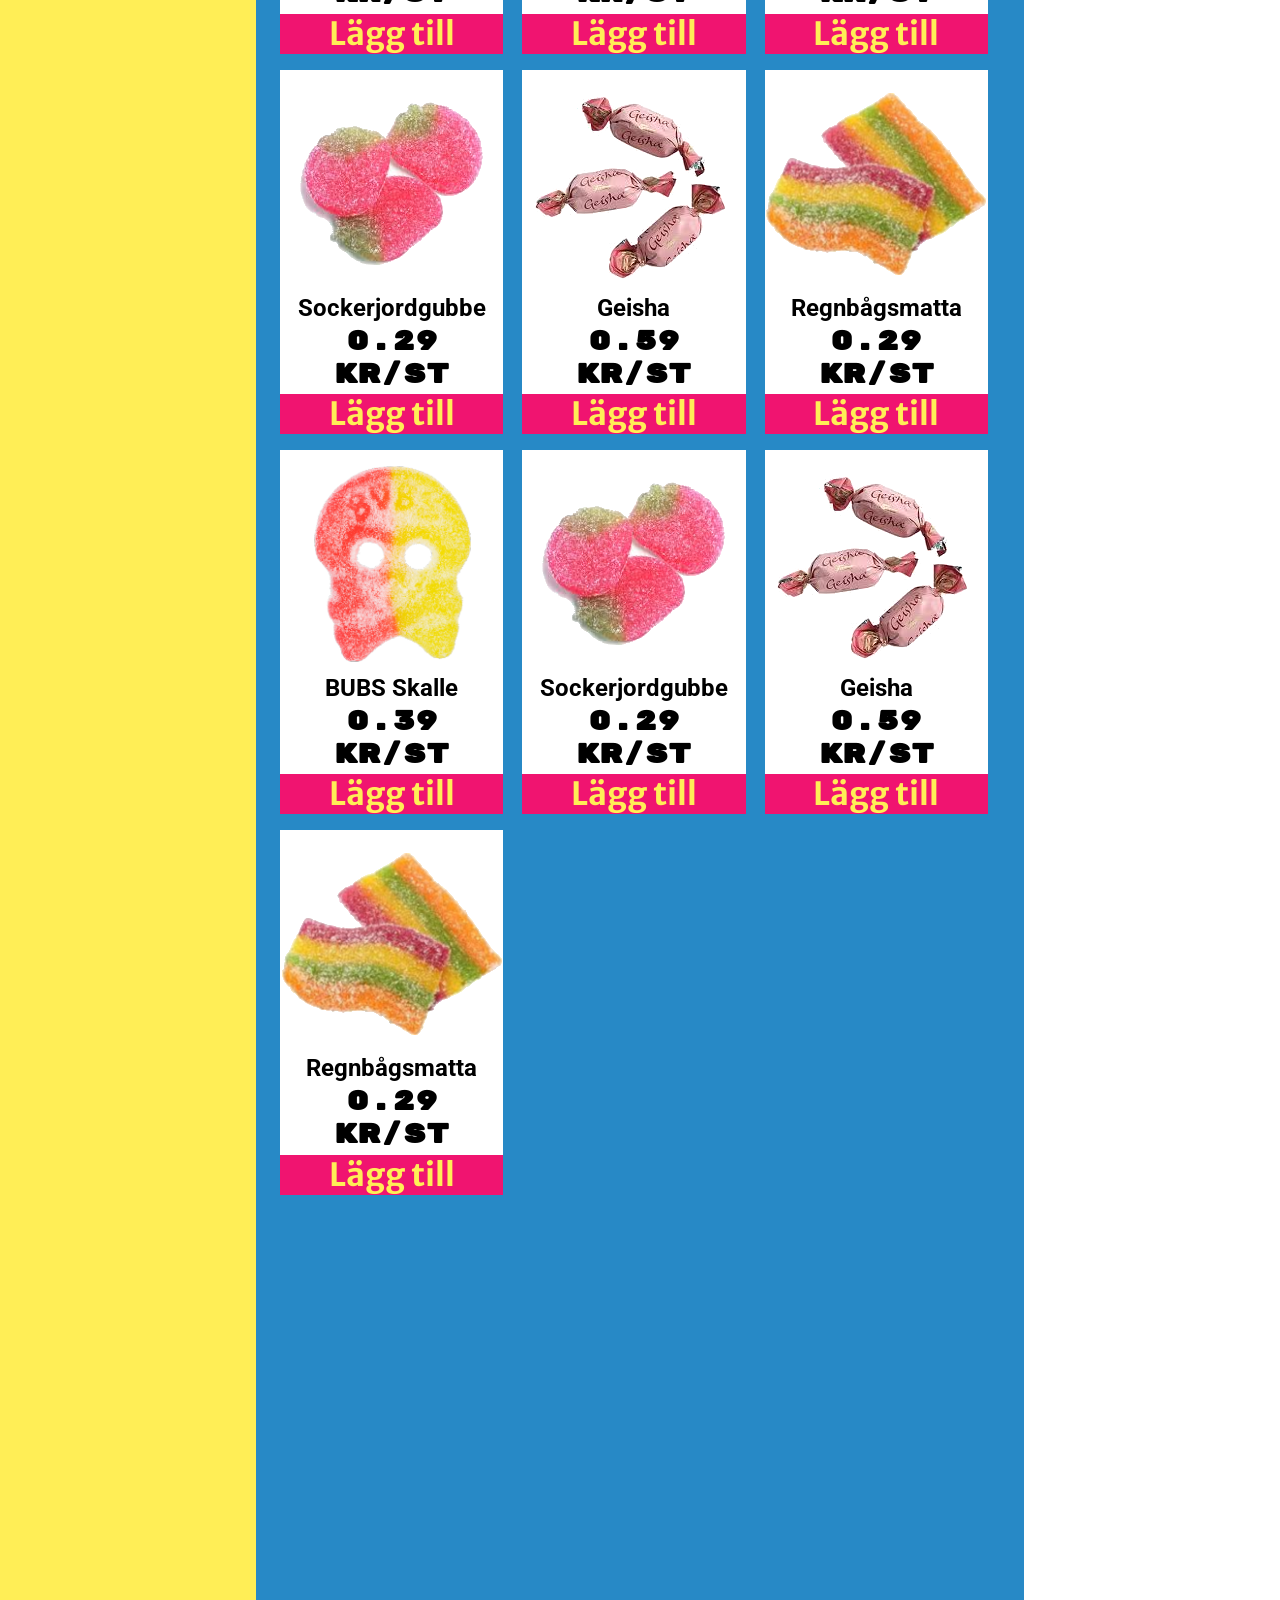
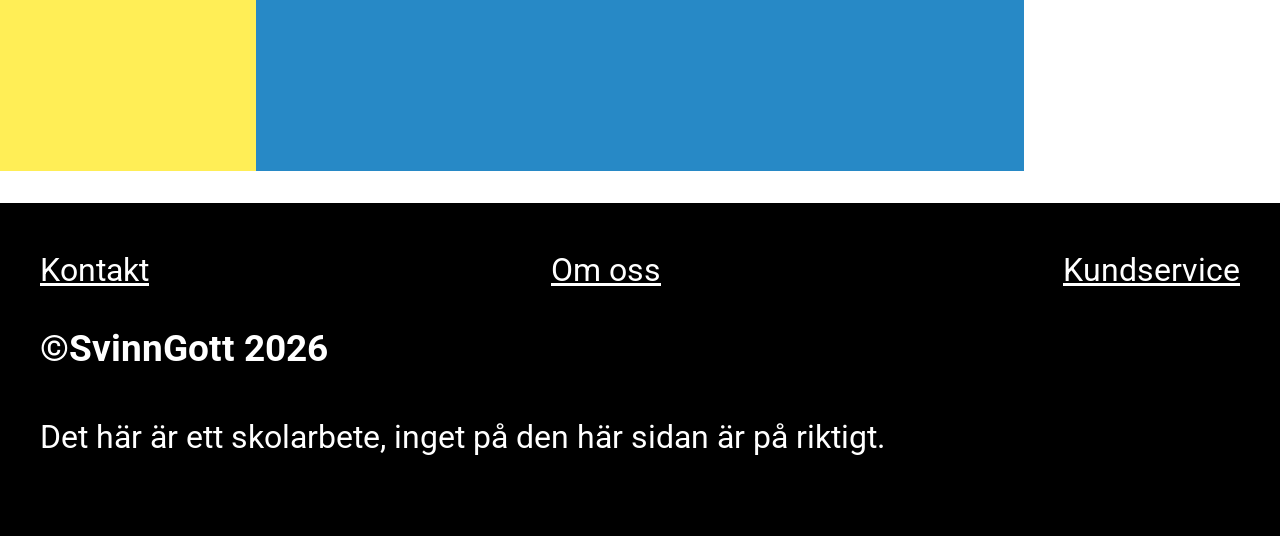
==== commit bb415c55: "kontrast och headings" ====
--- a/index-lösgodis.html
+++ b/index-lösgodis.html
@@ -58,99 +58,100 @@
                     <ul class="article-list">
                         <li class="candy-li">
                             <a href="#"><img src="images/bubs-godis.png" alt="BUBS"></a>
-                            <p class="candy-name">BUBS Skalle</p>
-                            <p class="price">0.39 KR/ST</p>
-                            <a href="#"><p class="add-button">Lägg till</p></a>
+                            <h3 class="candy-name">BUBS Skalle</h3>
+                            <h3 class="price">0.39 KR/ST</h3>
+                            <a href="#"><h3 class="add-button">Lägg till</h3></a>
                         </li>
                         <li class="candy-li">
                             <a href="#"><img src="images/jordgubbe.png" alt="jordgubbe"></a>
-                            <p class="candy-name">Sockerjordgubbe</p>
-                            <p class="price">0.29 KR/ST</p>
-                            <a href="#"><p class="add-button">Lägg till</p></a>
+                            <h3 class="candy-name">Sockerjordgubbe</h3>
+                            <h3 class="price">0.29 KR/ST</h3>
+                            <a href="#"><h3 class="add-button">Lägg till</h3></a>
                         </li>
                         <li class="candy-li">
                             <a href="#"><img src="images/geisha.png" alt="geisha"></a>
-                            <p class="candy-name">Geisha</p>
-                            <p class="price">0.59 KR/ST</p>
-                            <a href="#"><p class="add-button">Lägg till</p></a>
+                            <h3 class="candy-name">Geisha</h3>
+                            <h3 class="price">0.59 KR/ST</h3>
+                            <a href="#"><h3 class="add-button">Lägg till</h3></a>
                         </li>
                         <li class="candy-li">
                             <a href="#"><img src="images/regnbåge.png" alt="regnbågsmatta"></a>
-                            <p class="candy-name">Regnbågsmatta</p>
-                            <p class="price">0.29 KR/ST</p>
-                            <a href="#"><p class="add-button">Lägg till</p></a>
+                            <h3 class="candy-name">Regnbågsmatta</h3>
+                            <h3 class="price">0.29 KR/ST</h3>
+                            <a href="#"><h3 class="add-button">Lägg till</h3></a>
                         </li>
                         <li class="candy-li">
                             <a href="#"><img src="images/bubs-godis.png" alt="BUBS"></a>
-                            <p class="candy-name">BUBS Skalle</p>
-                            <p class="price">0.39 KR/ST</p>
-                            <a href="#"><p class="add-button">Lägg till</p></a>
+                            <h3 class="candy-name">BUBS Skalle</h3>
+                            <h3 class="price">0.39 KR/ST</h3>
+                            <a href="#"><h3 class="add-button">Lägg till</h3></a>
                         </li>
                         <li class="candy-li">
                             <a href="#"><img src="images/jordgubbe.png" alt="jordgubbe"></a>
-                            <p class="candy-name">Sockerjordgubbe</p>
-                            <p class="price">0.29 KR/ST</p>
-                            <a href="#"><p class="add-button">Lägg till</p></a>
+                            <h3 class="candy-name">Sockerjordgubbe</h3>
+                            <h3 class="price">0.29 KR/ST</h3>
+                            <a href="#"><h3 class="add-button">Lägg till</h3></a>
                         </li>
                         <li class="candy-li">
                             <a href="#"><img src="images/geisha.png" alt="geisha"></a>
-                            <p class="candy-name">Geisha</p>
-                            <p class="price">0.59 KR/ST</p>
-                            <a href="#"><p class="add-button">Lägg till</p></a>
+                            <h3 class="candy-name">Geisha</h3>
+                            <h3 class="price">0.59 KR/ST</h3>
+                            <a href="#"><h3 class="add-button">Lägg till</h3></a>
                         </li>
                         <li class="candy-li">
                             <a href="#"><img src="images/regnbåge.png" alt="regnbågsmatta"></a>
-                            <p class="candy-name">Regnbågsmatta</p>
-                            <p class="price">0.29 KR/ST</p>
-                            <a href="#"><p class="add-button">Lägg till</p></a>
-                        </li><li class="candy-li">
+                            <h3 class="candy-name">Regnbågsmatta</h3>
+                            <h3 class="price">0.29 KR/ST</h3>
+                            <a href="#"><h3 class="add-button">Lägg till</h3></a>
+                        </li>
+                        <li class="candy-li">
                             <a href="#"><img src="images/bubs-godis.png" alt="BUBS"></a>
-                            <p class="candy-name">BUBS Skalle</p>
-                            <p class="price">0.39 KR/ST</p>
-                            <a href="#"><p class="add-button">Lägg till</p></a>
+                            <h3 class="candy-name">BUBS Skalle</h3>
+                            <h3 class="price">0.39 KR/ST</h3>
+                            <a href="#"><h3 class="add-button">Lägg till</h3></a>
                         </li>
                         <li class="candy-li">
                             <a href="#"><img src="images/jordgubbe.png" alt="jordgubbe"></a>
-                            <p class="candy-name">Sockerjordgubbe</p>
-                            <p class="price">0.29 KR/ST</p>
-                            <a href="#"><p class="add-button">Lägg till</p></a>
+                            <h3 class="candy-name">Sockerjordgubbe</h3>
+                            <h3 class="price">0.29 KR/ST</h3>
+                            <a href="#"><h3 class="add-button">Lägg till</h3></a>
                         </li>
                         <li class="candy-li">
                             <a href="#"><img src="images/geisha.png" alt="geisha"></a>
-                            <p class="candy-name">Geisha</p>
-                            <p class="price">0.59 KR/ST</p>
-                            <a href="#"><p class="add-button">Lägg till</p></a>
+                            <h3 class="candy-name">Geisha</h3>
+                            <h3 class="price">0.59 KR/ST</h3>
+                            <a href="#"><h3 class="add-button">Lägg till</h3></a>
                         </li>
                         <li class="candy-li">
                             <a href="#"><img src="images/regnbåge.png" alt="regnbågsmatta"></a>
-                            <p class="candy-name">Regnbågsmatta</p>
-                            <p class="price">0.29 KR/ST</p>
-                            <a href="#"><p class="add-button">Lägg till</p></a>
-                        </li><li class="candy-li">
+                            <h3 class="candy-name">Regnbågsmatta</h3>
+                            <h3 class="price">0.29 KR/ST</h3>
+                            <a href="#"><h3 class="add-button">Lägg till</h3></a>
+                        </li>
+                        <li class="candy-li">
                             <a href="#"><img src="images/bubs-godis.png" alt="BUBS"></a>
-                            <p class="candy-name">BUBS Skalle</p>
-                            <p class="price">0.39 KR/ST</p>
-                            <a href="#"><p class="add-button">Lägg till</p></a>
+                            <h3 class="candy-name">BUBS Skalle</h3>
+                            <h3 class="price">0.39 KR/ST</h3>
+                            <a href="#"><h3 class="add-button">Lägg till</h3></a>
                         </li>
                         <li class="candy-li">
                             <a href="#"><img src="images/jordgubbe.png" alt="jordgubbe"></a>
-                            <p class="candy-name">Sockerjordgubbe</p>
-                            <p class="price">0.29 KR/ST</p>
-                            <a href="#"><p class="add-button">Lägg till</p></a>
+                            <h3 class="candy-name">Sockerjordgubbe</h3>
+                            <h3 class="price">0.29 KR/ST</h3>
+                            <a href="#"><h3 class="add-button">Lägg till</h3></a>
                         </li>
                         <li class="candy-li">
                             <a href="#"><img src="images/geisha.png" alt="geisha"></a>
-                            <p class="candy-name">Geisha</p>
-                            <p class="price">0.59 KR/ST</p>
-                            <a href="#"><p class="add-button">Lägg till</p></a>
+                            <h3 class="candy-name">Geisha</h3>
+                            <h3 class="price">0.59 KR/ST</h3>
+                            <a href="#"><h3 class="add-button">Lägg till</h3></a>
                         </li>
                         <li class="candy-li">
                             <a href="#"><img src="images/regnbåge.png" alt="regnbågsmatta"></a>
-                            <p class="candy-name">Regnbågsmatta</p>
-                            <p class="price">0.29 KR/ST</p>
-                            <a href="#"><p class="add-button">Lägg till</p></a>
+                            <h3 class="candy-name">Regnbågsmatta</h3>
+                            <h3 class="price">0.29 KR/ST</h3>
+                            <a href="#"><h3 class="add-button">Lägg till</h3></a>
                         </li>
-                        
                     </ul>
                 </article>
             </div>
@@ -163,7 +164,7 @@
                     <li><a href="#">Om oss</a></li>
                     <li><a href="#">Kundservice</a></li>
                 </ul>
-                <p>&copy;SvinnGott 2026</p>
+                <h3>&copy;SvinnGott 2026</h3>
                 <p>Det här är ett skolarbete, inget på den här sidan är på riktigt.</p>
             </div>
         </footer>
--- a/style.css
+++ b/style.css
@@ -2,11 +2,14 @@
     --color-dark: black;
     --color-light: white;
     --color-light-hover: rgb(227, 227, 227);
-    --color-primary-1: #ff2f86;
-    --color-primary-2: #2a9be2;
+    --color-primary-1-old: #ff2f86;
+    --color-primary-1: #f01470;
+    --color-primary-2-old: #2a9be2;
+    --color-primary-2: #2789c6;
     --color-secondary-1: #d9223a;
     --color-secondary-2: #ffee56;
-    --color-secondary-2-hover: #eadb4f;
+    --color-secondary-2-hover-old: #eadb4f;
+    --color-secondary-2-hover: #ffe600;
 
     --title-1: "Rubik Mono One", monospace;
     --title-2: "Merriweather Sans", sans-serif;
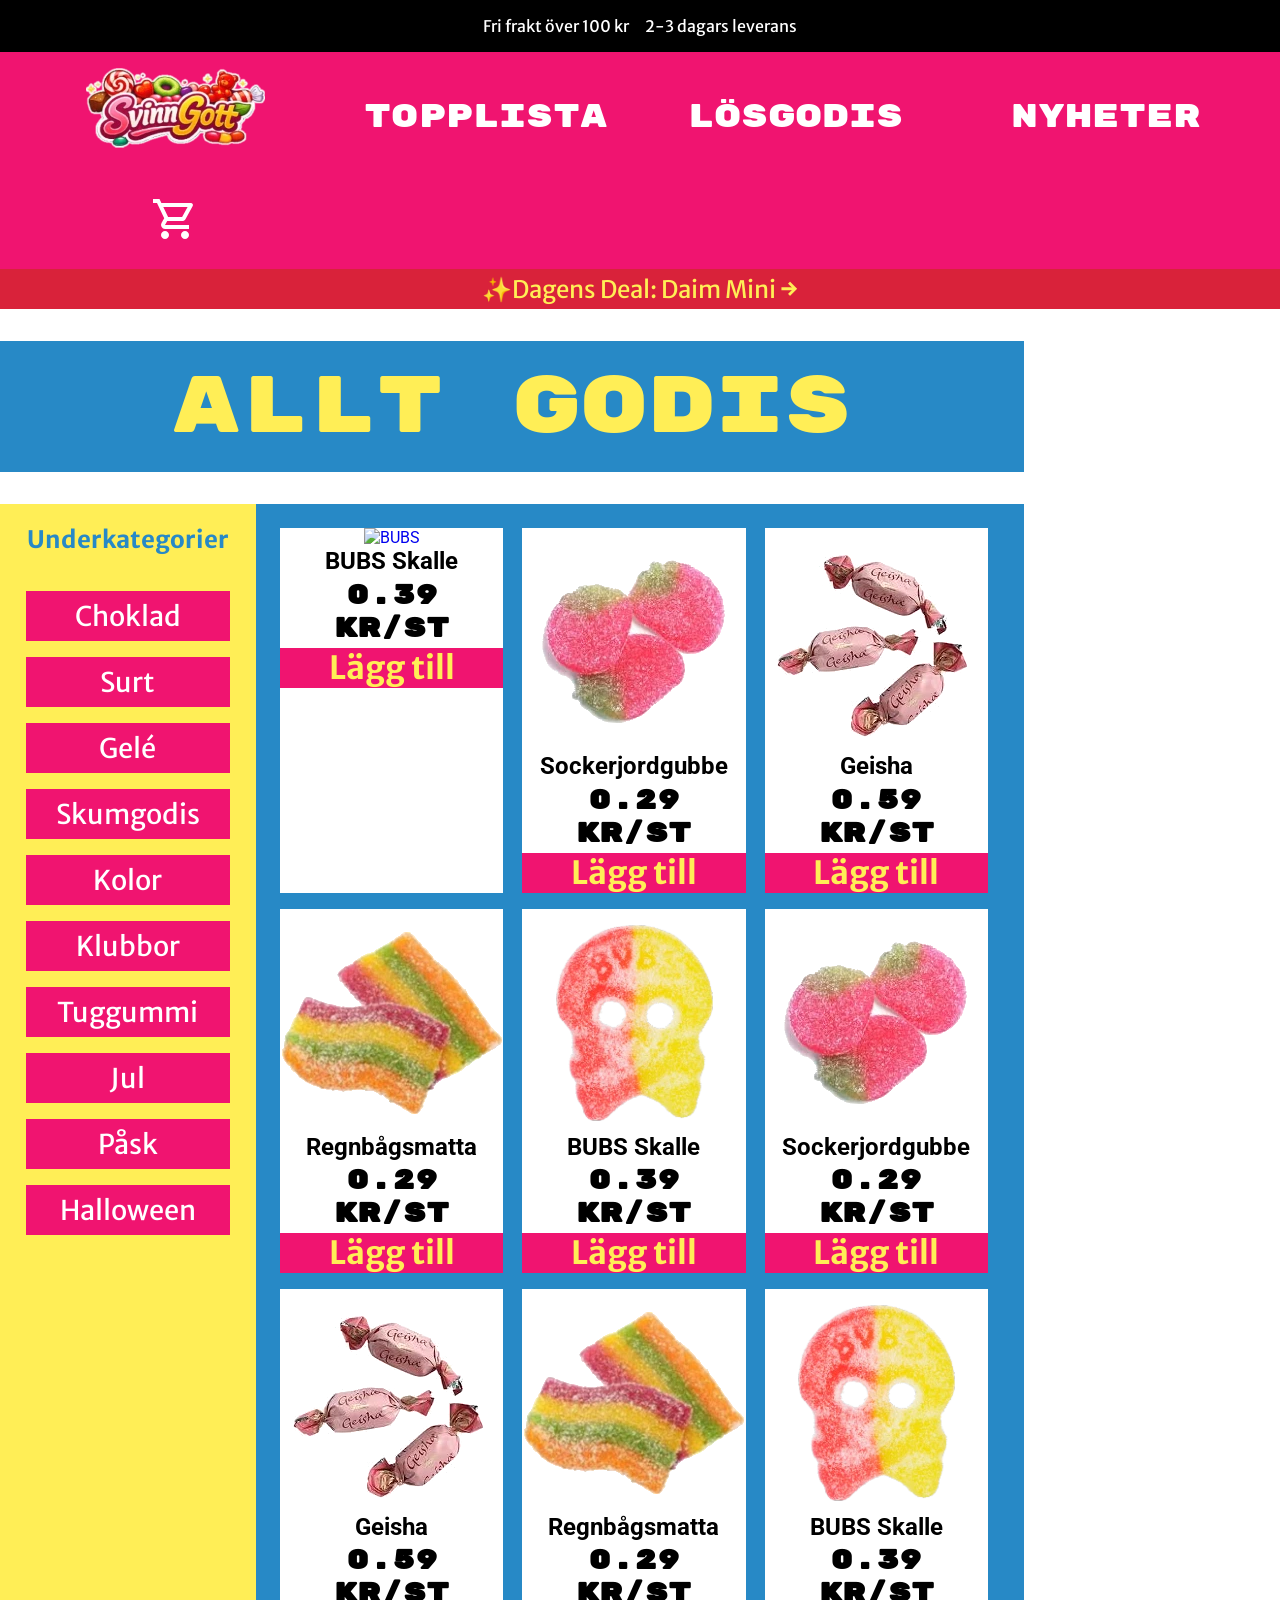
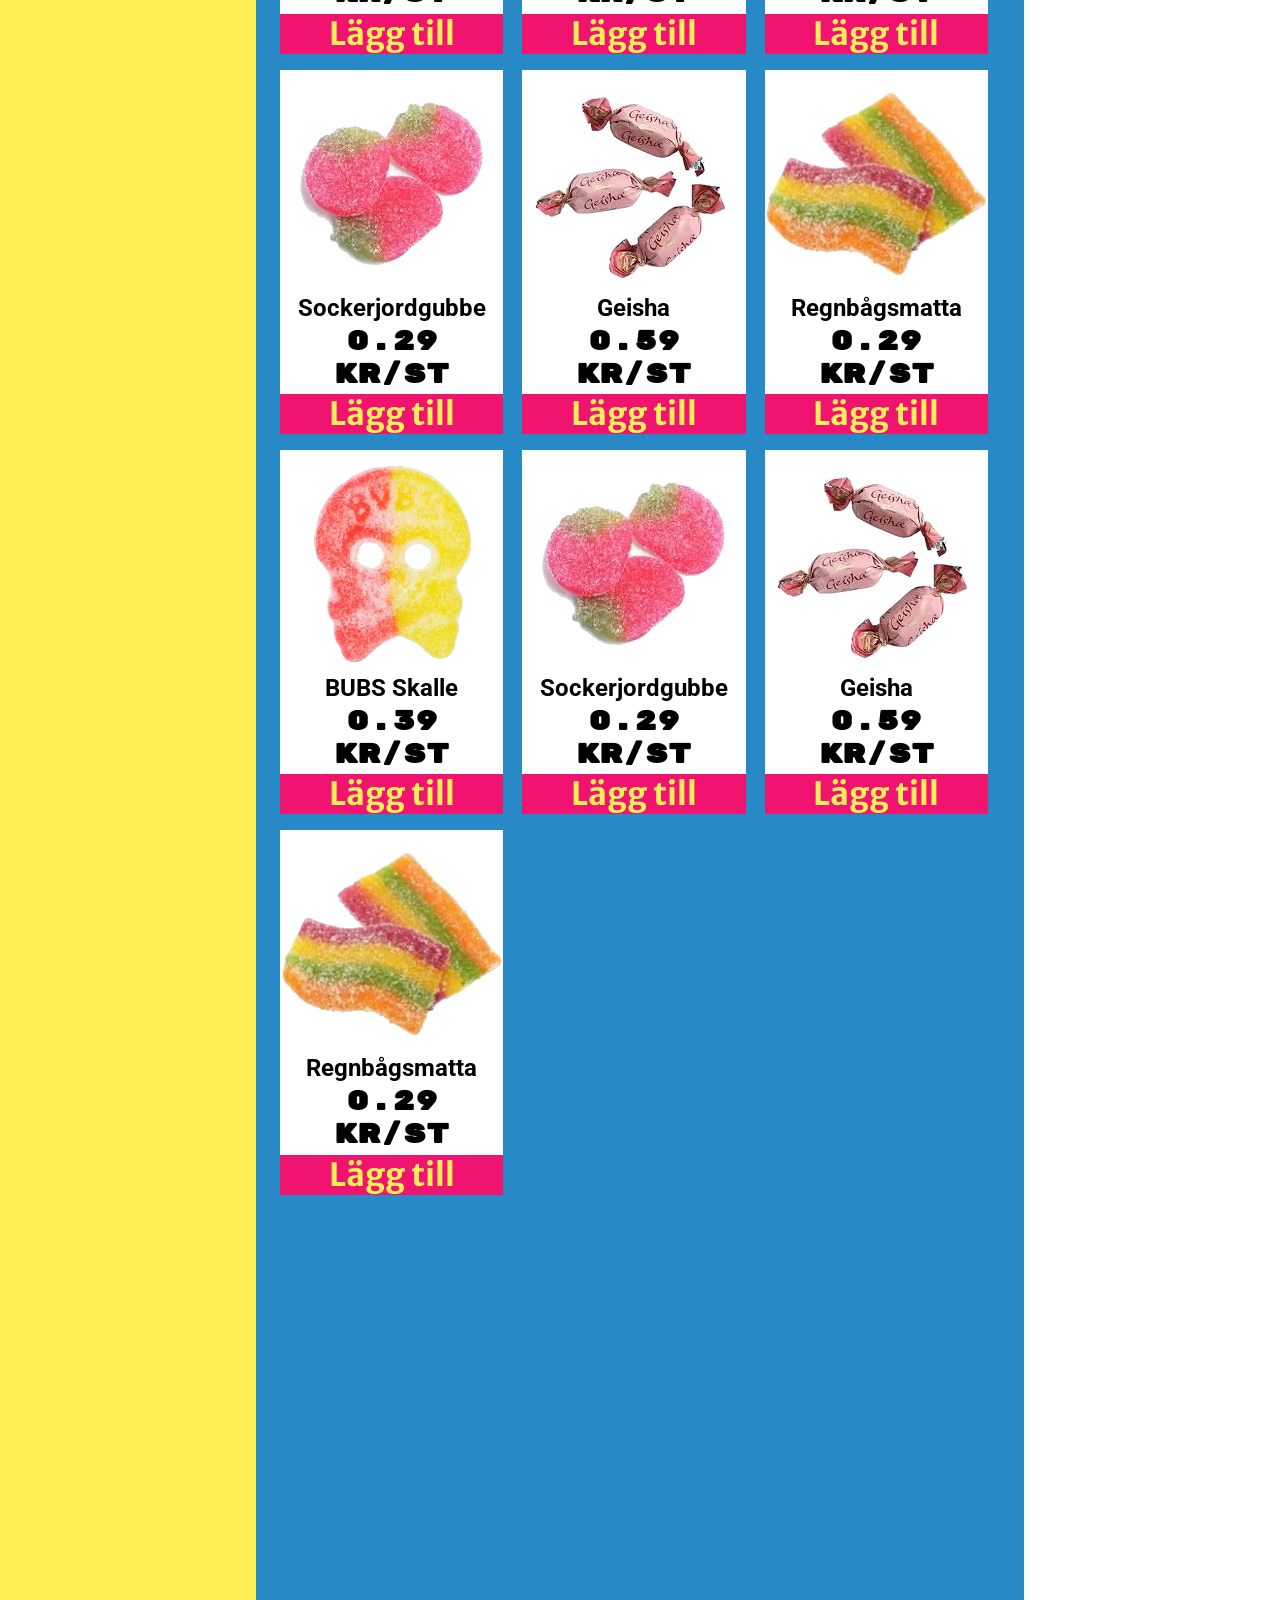
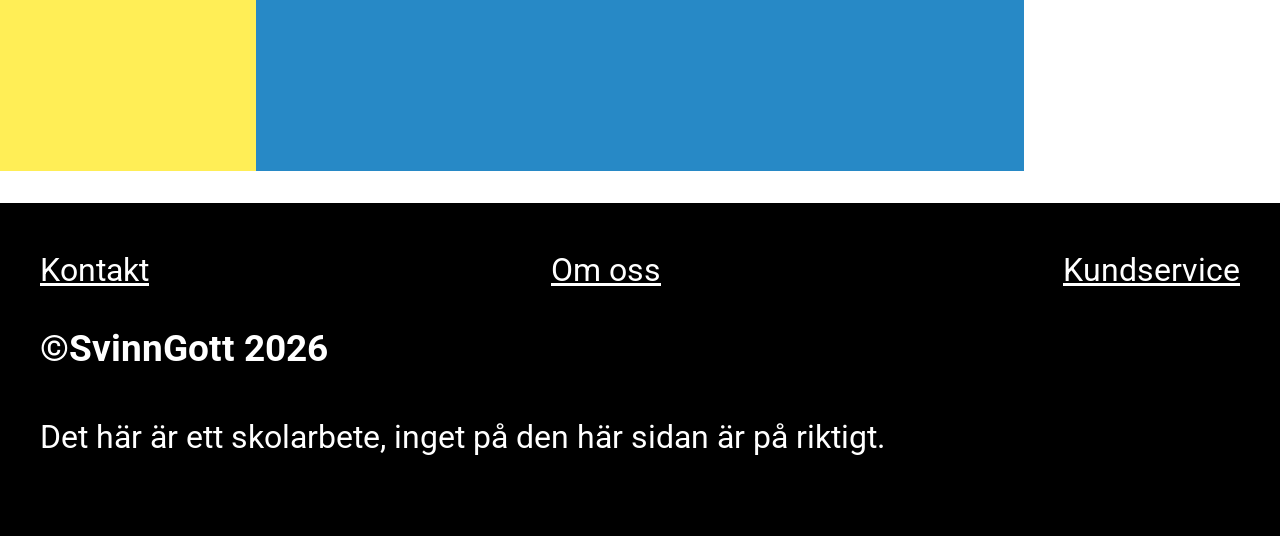
==== commit e6177663: "bytt från png till webp på alla bilder" ====
--- a/index-lösgodis.html
+++ b/index-lösgodis.html
@@ -4,7 +4,7 @@
         <meta charset="UTF-8">
         <meta name="viewport" content="width=device-width, initial-scale=1.0">
         <title>Lösgodis | SvinnGott</title>
-        <link rel="icon" type="image/x-icon" href="images/grafisk-profil-logga-ikon.png">
+        <link rel="icon" type="image/x-icon" href="images/grafisk-profil-logga-ikon.webp">
         <link rel="stylesheet" href="style.css">
         <link rel="preconnect" href="https://fonts.googleapis.com">
         <link rel="preconnect" href="https://fonts.gstatic.com" crossorigin>
@@ -20,7 +20,7 @@
         <header class="site-head-2">
             <nav class="nav">
                 <ul class="nav-list">
-                    <li><a href="index.html"><img src="images/grafisk-profil-logga-resized.png" alt="logga"></a></li>
+                    <li><a href="index.html"><img src="images/grafisk-profil-logga-resized.webp" alt="logga"></a></li>
                     <li class="nav-button"><a href="#">TOPPLISTA</a></li>
                     <li class="nav-button"><a href="index-lösgodis.html">LÖSGODIS</a></li>
                     <li class="nav-button"><a href="#">NYHETER</a></li>
@@ -57,97 +57,97 @@
                 <article class="content-article">
                     <ul class="article-list">
                         <li class="candy-li">
-                            <a href="#"><img src="images/bubs-godis.png" alt="BUBS"></a>
+                            <a href="#"><img src="images/bubs-godis.wepb" alt="BUBS"></a>
                             <h3 class="candy-name">BUBS Skalle</h3>
                             <h3 class="price">0.39 KR/ST</h3>
                             <a href="#"><h3 class="add-button">Lägg till</h3></a>
                         </li>
                         <li class="candy-li">
-                            <a href="#"><img src="images/jordgubbe.png" alt="jordgubbe"></a>
+                            <a href="#"><img src="images/jordgubbe.webp" alt="jordgubbe"></a>
                             <h3 class="candy-name">Sockerjordgubbe</h3>
                             <h3 class="price">0.29 KR/ST</h3>
                             <a href="#"><h3 class="add-button">Lägg till</h3></a>
                         </li>
                         <li class="candy-li">
-                            <a href="#"><img src="images/geisha.png" alt="geisha"></a>
+                            <a href="#"><img src="images/geisha.webp" alt="geisha"></a>
                             <h3 class="candy-name">Geisha</h3>
                             <h3 class="price">0.59 KR/ST</h3>
                             <a href="#"><h3 class="add-button">Lägg till</h3></a>
                         </li>
                         <li class="candy-li">
-                            <a href="#"><img src="images/regnbåge.png" alt="regnbågsmatta"></a>
+                            <a href="#"><img src="images/regnbåge.webp" alt="regnbågsmatta"></a>
                             <h3 class="candy-name">Regnbågsmatta</h3>
                             <h3 class="price">0.29 KR/ST</h3>
                             <a href="#"><h3 class="add-button">Lägg till</h3></a>
                         </li>
                         <li class="candy-li">
-                            <a href="#"><img src="images/bubs-godis.png" alt="BUBS"></a>
+                            <a href="#"><img src="images/bubs-godis.webp" alt="BUBS"></a>
                             <h3 class="candy-name">BUBS Skalle</h3>
                             <h3 class="price">0.39 KR/ST</h3>
                             <a href="#"><h3 class="add-button">Lägg till</h3></a>
                         </li>
                         <li class="candy-li">
-                            <a href="#"><img src="images/jordgubbe.png" alt="jordgubbe"></a>
+                            <a href="#"><img src="images/jordgubbe.webp" alt="jordgubbe"></a>
                             <h3 class="candy-name">Sockerjordgubbe</h3>
                             <h3 class="price">0.29 KR/ST</h3>
                             <a href="#"><h3 class="add-button">Lägg till</h3></a>
                         </li>
                         <li class="candy-li">
-                            <a href="#"><img src="images/geisha.png" alt="geisha"></a>
+                            <a href="#"><img src="images/geisha.webp" alt="geisha"></a>
                             <h3 class="candy-name">Geisha</h3>
                             <h3 class="price">0.59 KR/ST</h3>
                             <a href="#"><h3 class="add-button">Lägg till</h3></a>
                         </li>
                         <li class="candy-li">
-                            <a href="#"><img src="images/regnbåge.png" alt="regnbågsmatta"></a>
+                            <a href="#"><img src="images/regnbåge.webp" alt="regnbågsmatta"></a>
                             <h3 class="candy-name">Regnbågsmatta</h3>
                             <h3 class="price">0.29 KR/ST</h3>
                             <a href="#"><h3 class="add-button">Lägg till</h3></a>
                         </li>
                         <li class="candy-li">
-                            <a href="#"><img src="images/bubs-godis.png" alt="BUBS"></a>
+                            <a href="#"><img src="images/bubs-godis.webp" alt="BUBS"></a>
                             <h3 class="candy-name">BUBS Skalle</h3>
                             <h3 class="price">0.39 KR/ST</h3>
                             <a href="#"><h3 class="add-button">Lägg till</h3></a>
                         </li>
                         <li class="candy-li">
-                            <a href="#"><img src="images/jordgubbe.png" alt="jordgubbe"></a>
+                            <a href="#"><img src="images/jordgubbe.webp" alt="jordgubbe"></a>
                             <h3 class="candy-name">Sockerjordgubbe</h3>
                             <h3 class="price">0.29 KR/ST</h3>
                             <a href="#"><h3 class="add-button">Lägg till</h3></a>
                         </li>
                         <li class="candy-li">
-                            <a href="#"><img src="images/geisha.png" alt="geisha"></a>
+                            <a href="#"><img src="images/geisha.webp" alt="geisha"></a>
                             <h3 class="candy-name">Geisha</h3>
                             <h3 class="price">0.59 KR/ST</h3>
                             <a href="#"><h3 class="add-button">Lägg till</h3></a>
                         </li>
                         <li class="candy-li">
-                            <a href="#"><img src="images/regnbåge.png" alt="regnbågsmatta"></a>
+                            <a href="#"><img src="images/regnbåge.webp" alt="regnbågsmatta"></a>
                             <h3 class="candy-name">Regnbågsmatta</h3>
                             <h3 class="price">0.29 KR/ST</h3>
                             <a href="#"><h3 class="add-button">Lägg till</h3></a>
                         </li>
                         <li class="candy-li">
-                            <a href="#"><img src="images/bubs-godis.png" alt="BUBS"></a>
+                            <a href="#"><img src="images/bubs-godis.webp" alt="BUBS"></a>
                             <h3 class="candy-name">BUBS Skalle</h3>
                             <h3 class="price">0.39 KR/ST</h3>
                             <a href="#"><h3 class="add-button">Lägg till</h3></a>
                         </li>
                         <li class="candy-li">
-                            <a href="#"><img src="images/jordgubbe.png" alt="jordgubbe"></a>
+                            <a href="#"><img src="images/jordgubbe.webp" alt="jordgubbe"></a>
                             <h3 class="candy-name">Sockerjordgubbe</h3>
                             <h3 class="price">0.29 KR/ST</h3>
                             <a href="#"><h3 class="add-button">Lägg till</h3></a>
                         </li>
                         <li class="candy-li">
-                            <a href="#"><img src="images/geisha.png" alt="geisha"></a>
+                            <a href="#"><img src="images/geisha.webp" alt="geisha"></a>
                             <h3 class="candy-name">Geisha</h3>
                             <h3 class="price">0.59 KR/ST</h3>
                             <a href="#"><h3 class="add-button">Lägg till</h3></a>
                         </li>
                         <li class="candy-li">
-                            <a href="#"><img src="images/regnbåge.png" alt="regnbågsmatta"></a>
+                            <a href="#"><img src="images/regnbåge.webp" alt="regnbågsmatta"></a>
                             <h3 class="candy-name">Regnbågsmatta</h3>
                             <h3 class="price">0.29 KR/ST</h3>
                             <a href="#"><h3 class="add-button">Lägg till</h3></a>
--- a/style.css
+++ b/style.css
@@ -61,8 +61,6 @@
     align-items: center;
     place-content: center;
     
-
-
 }
 
 .site-head-3 {
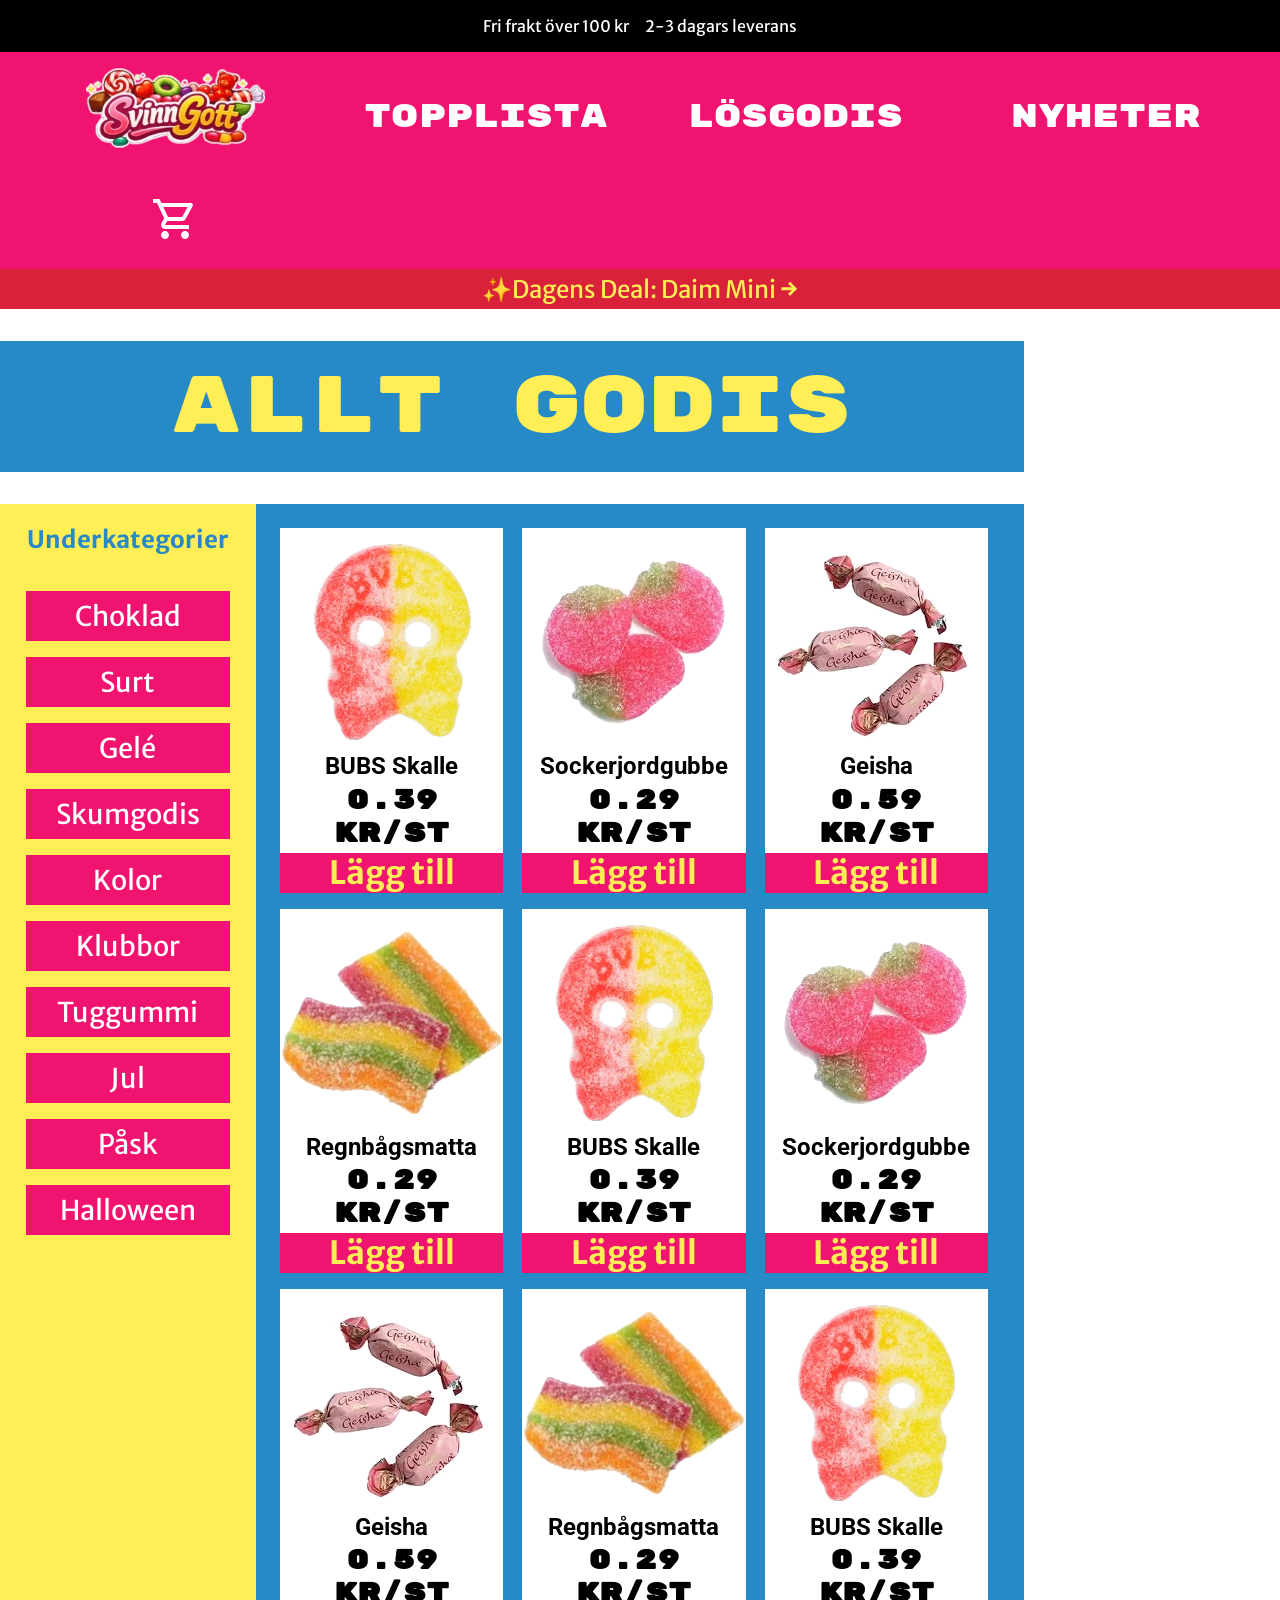
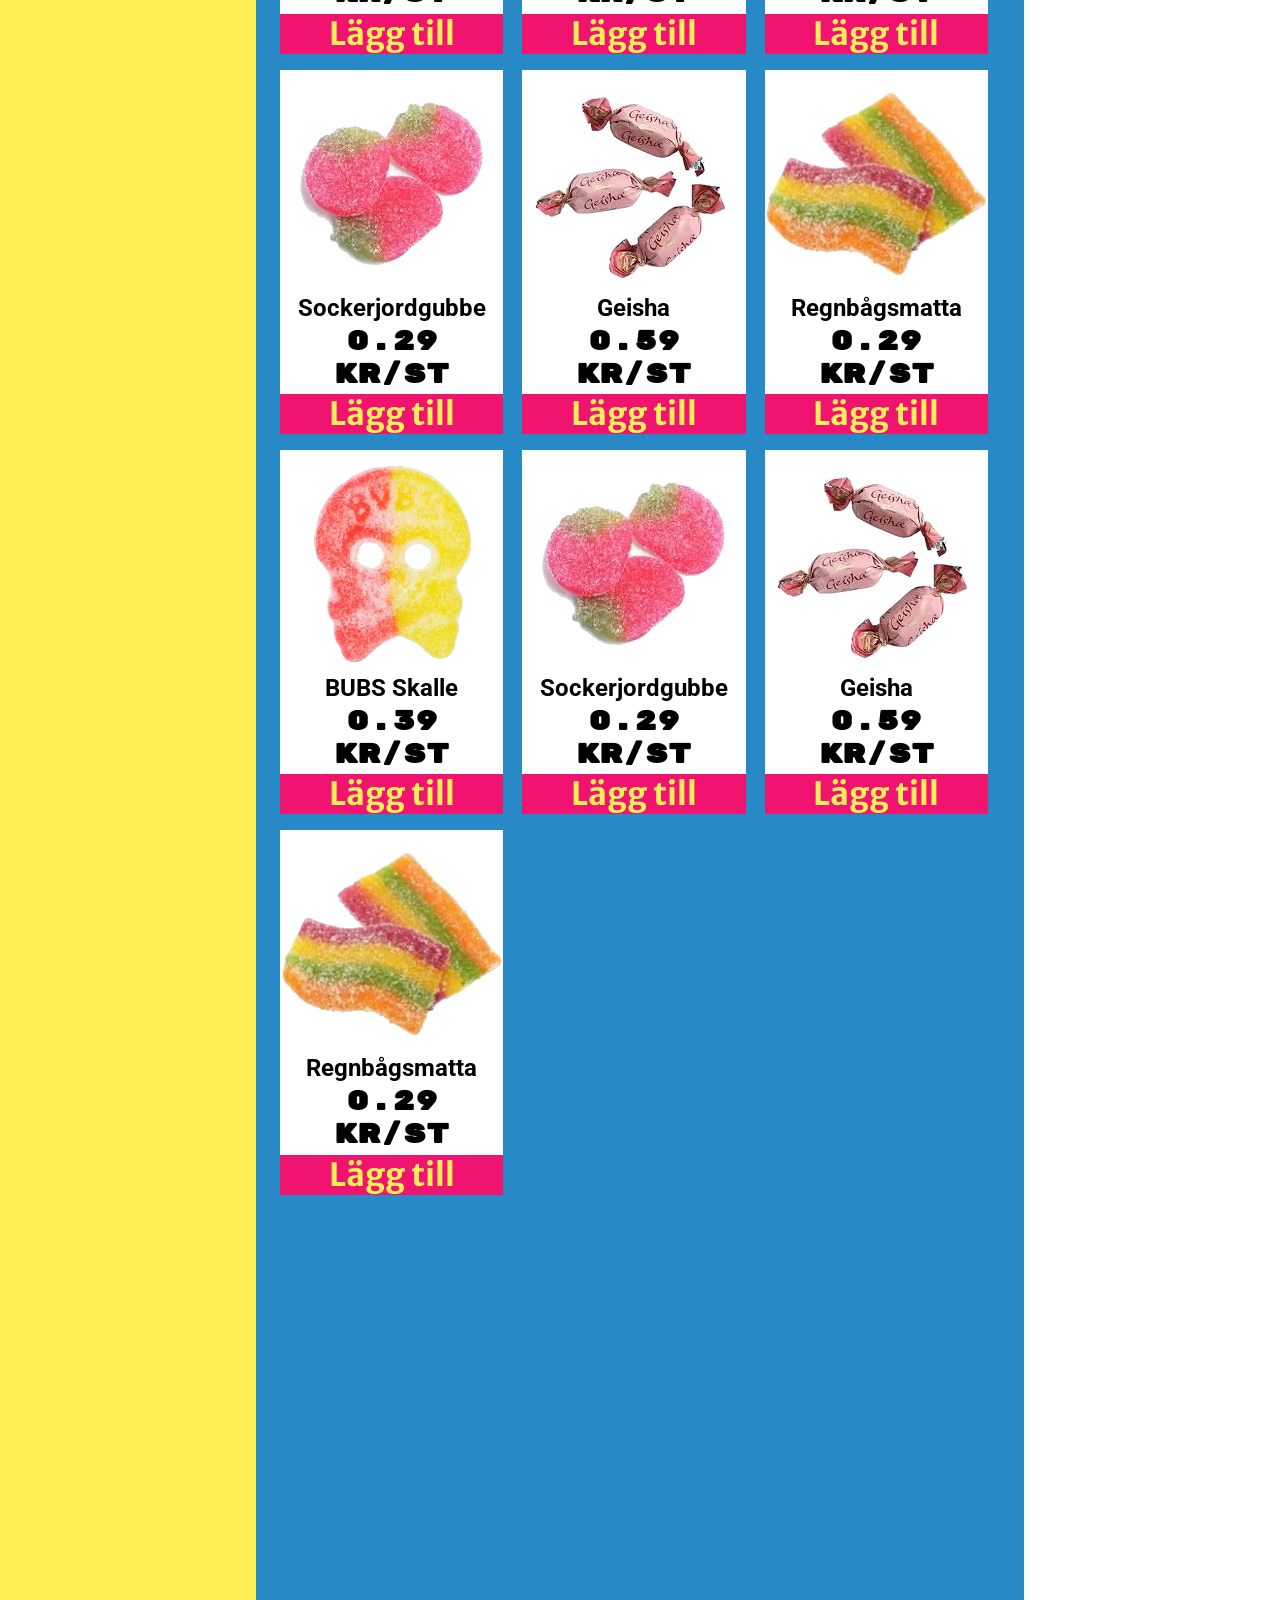
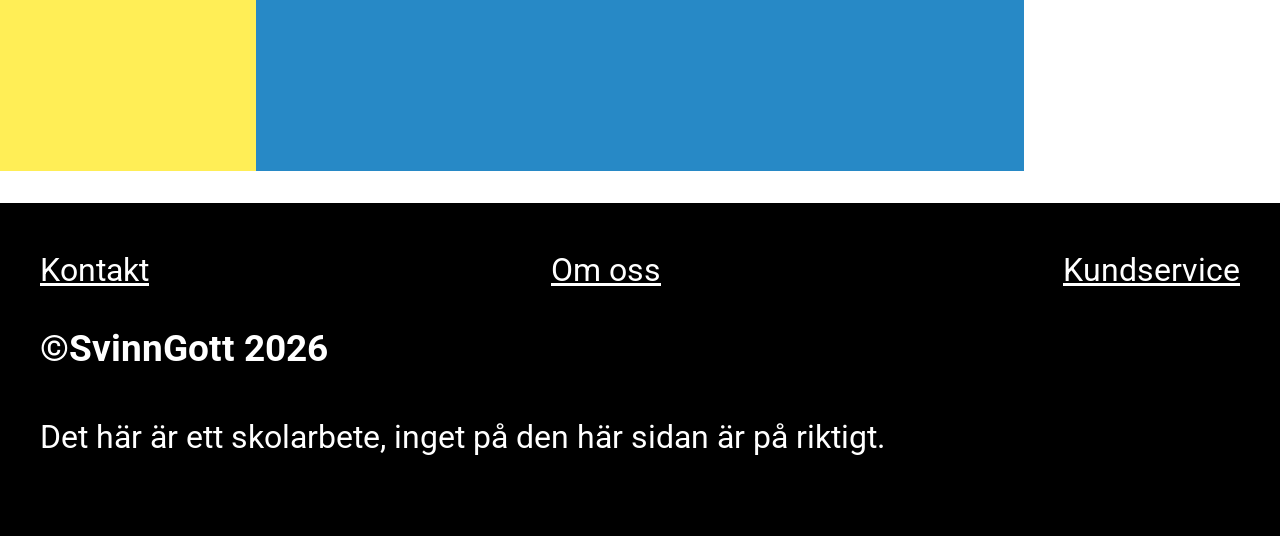
==== commit a4f62a4b: "fixade ett stavfel" ====
--- a/index-lösgodis.html
+++ b/index-lösgodis.html
@@ -57,7 +57,7 @@
                 <article class="content-article">
                     <ul class="article-list">
                         <li class="candy-li">
-                            <a href="#"><img src="images/bubs-godis.wepb" alt="BUBS"></a>
+                            <a href="#"><img src="images/bubs-godis.webp" alt="BUBS"></a>
                             <h3 class="candy-name">BUBS Skalle</h3>
                             <h3 class="price">0.39 KR/ST</h3>
                             <a href="#"><h3 class="add-button">Lägg till</h3></a>
